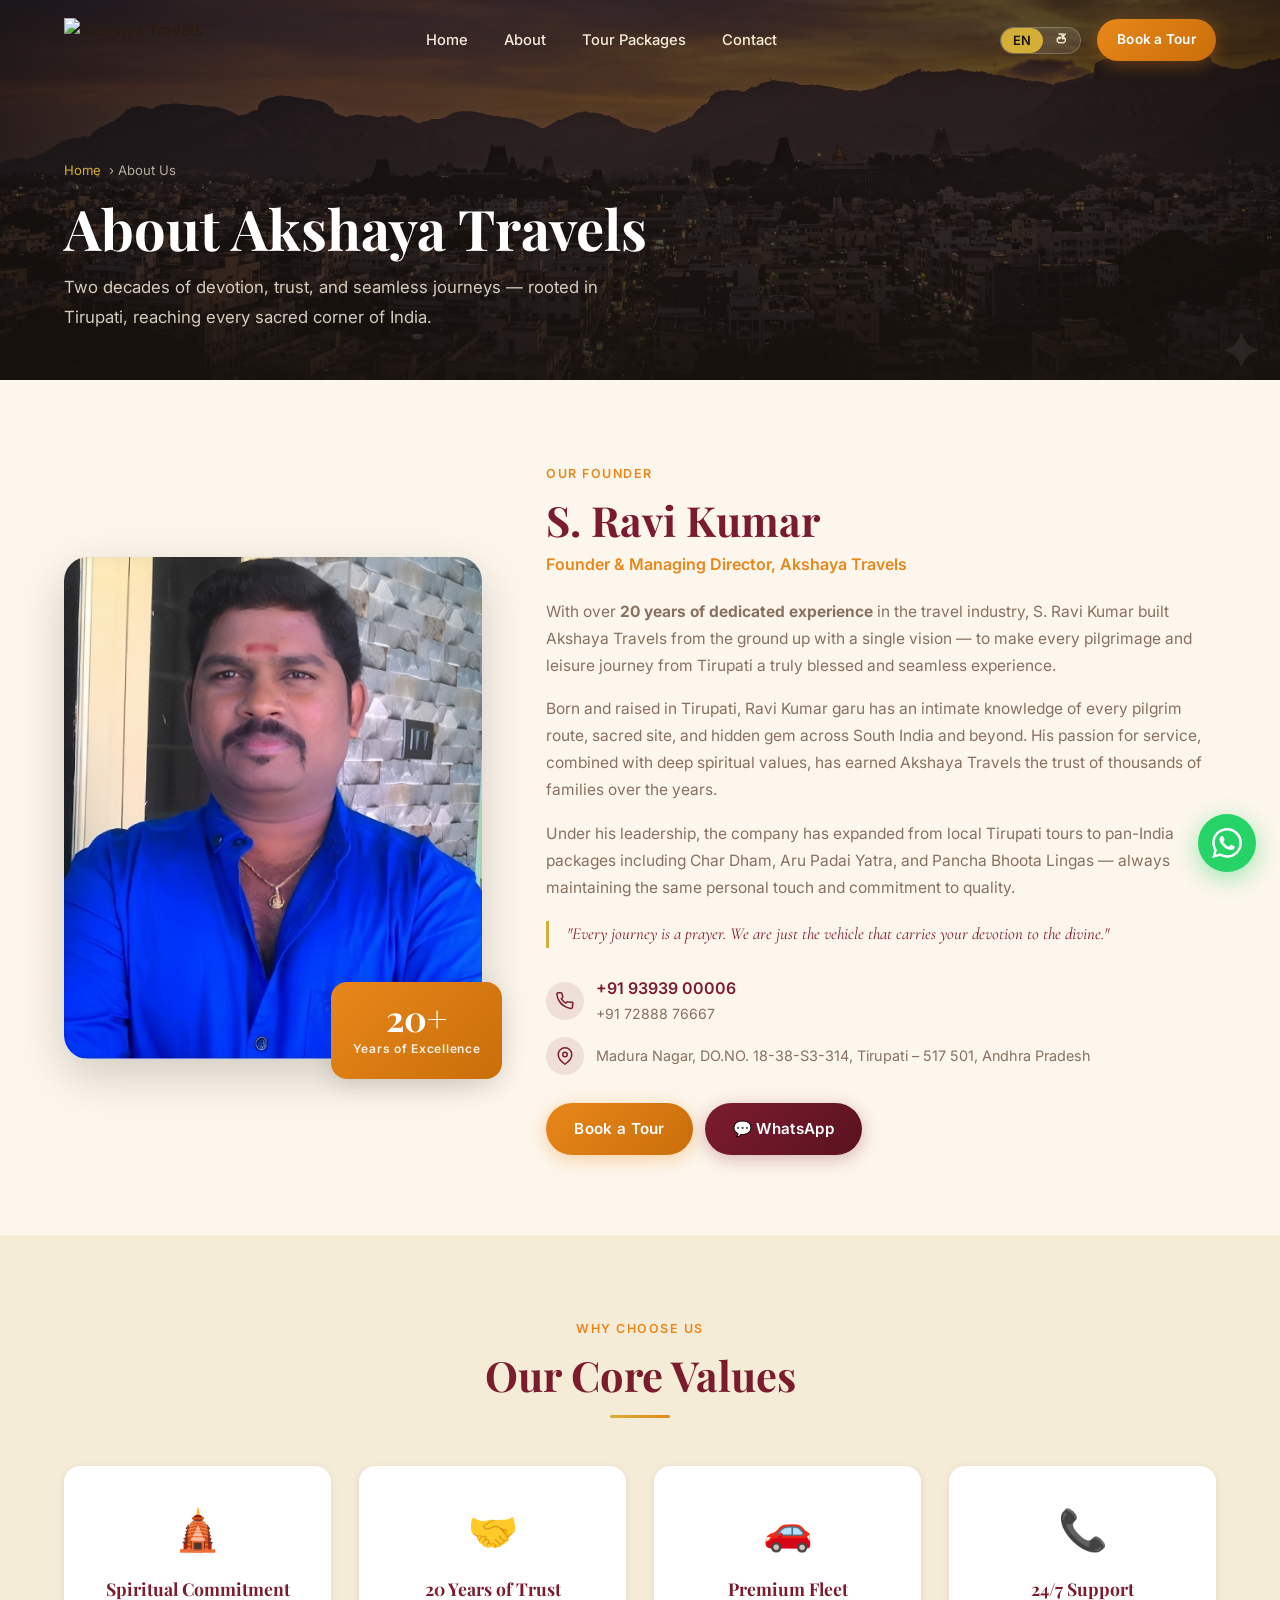
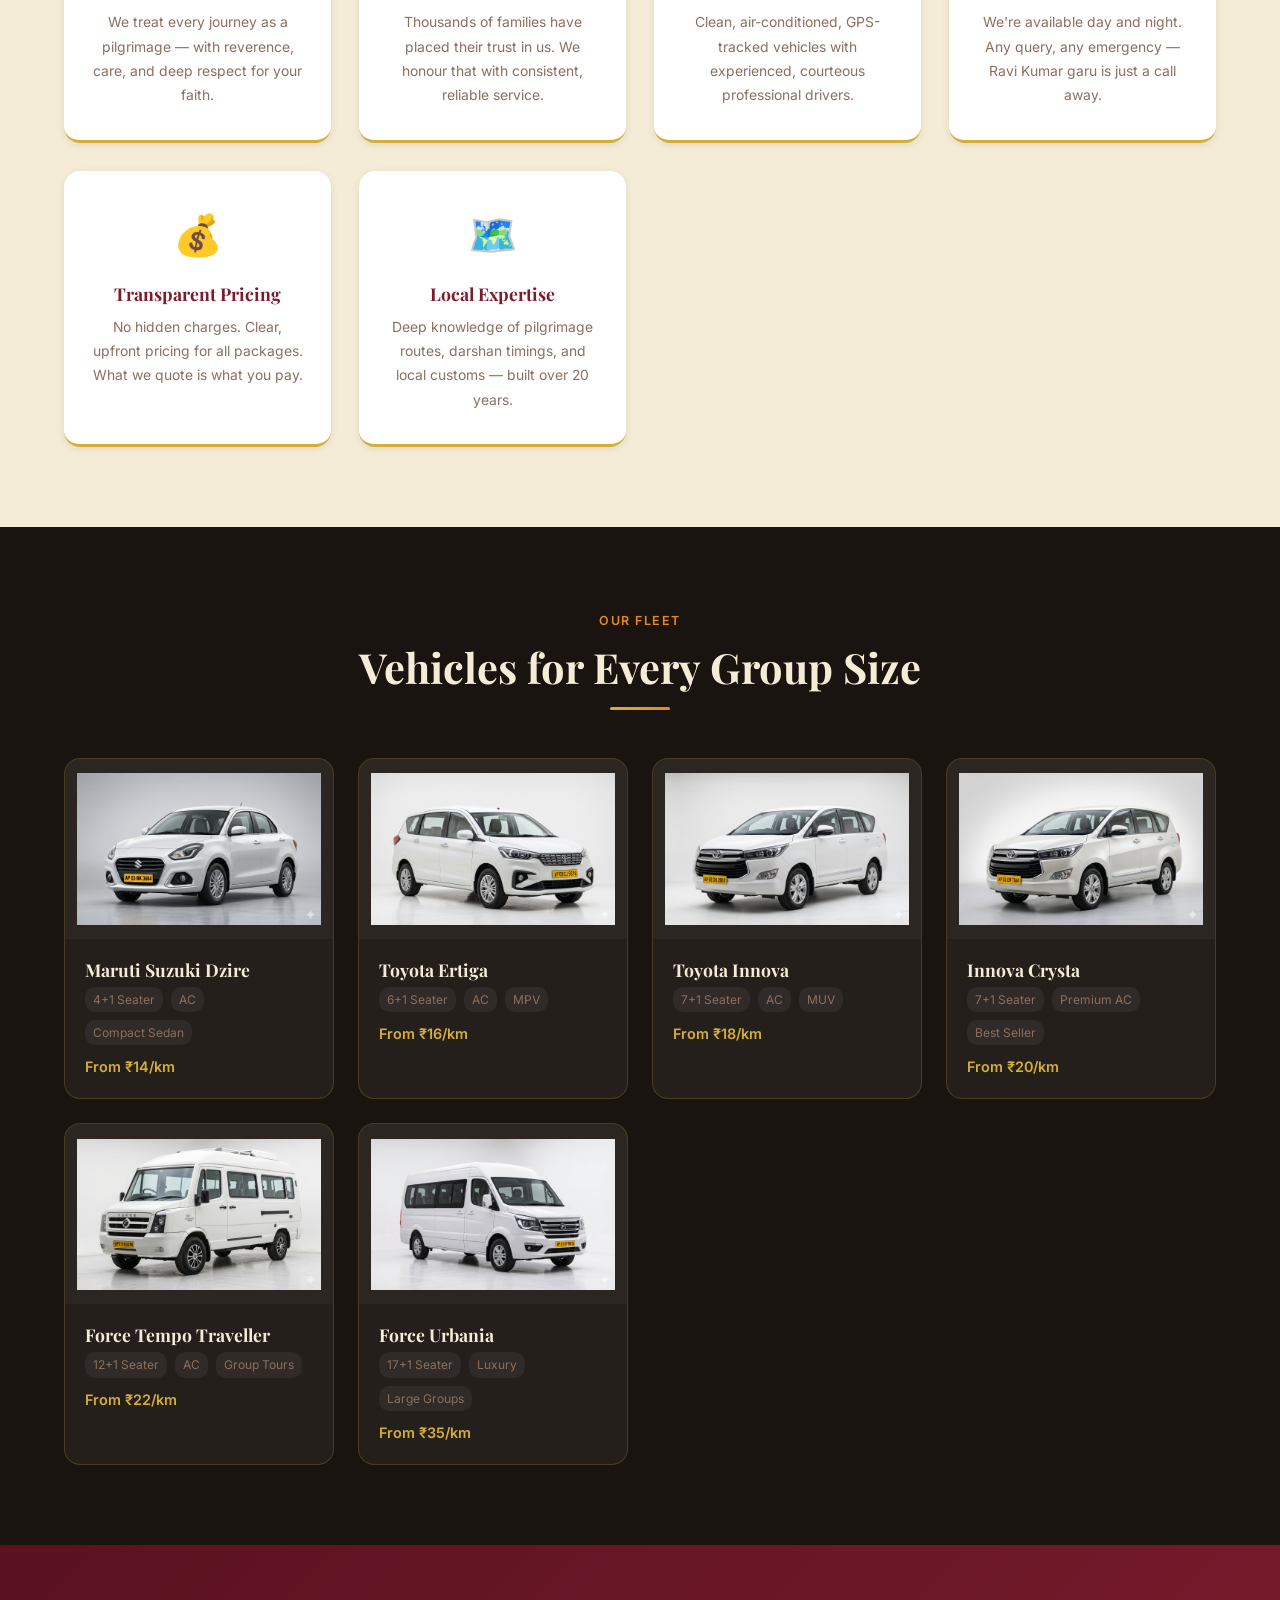
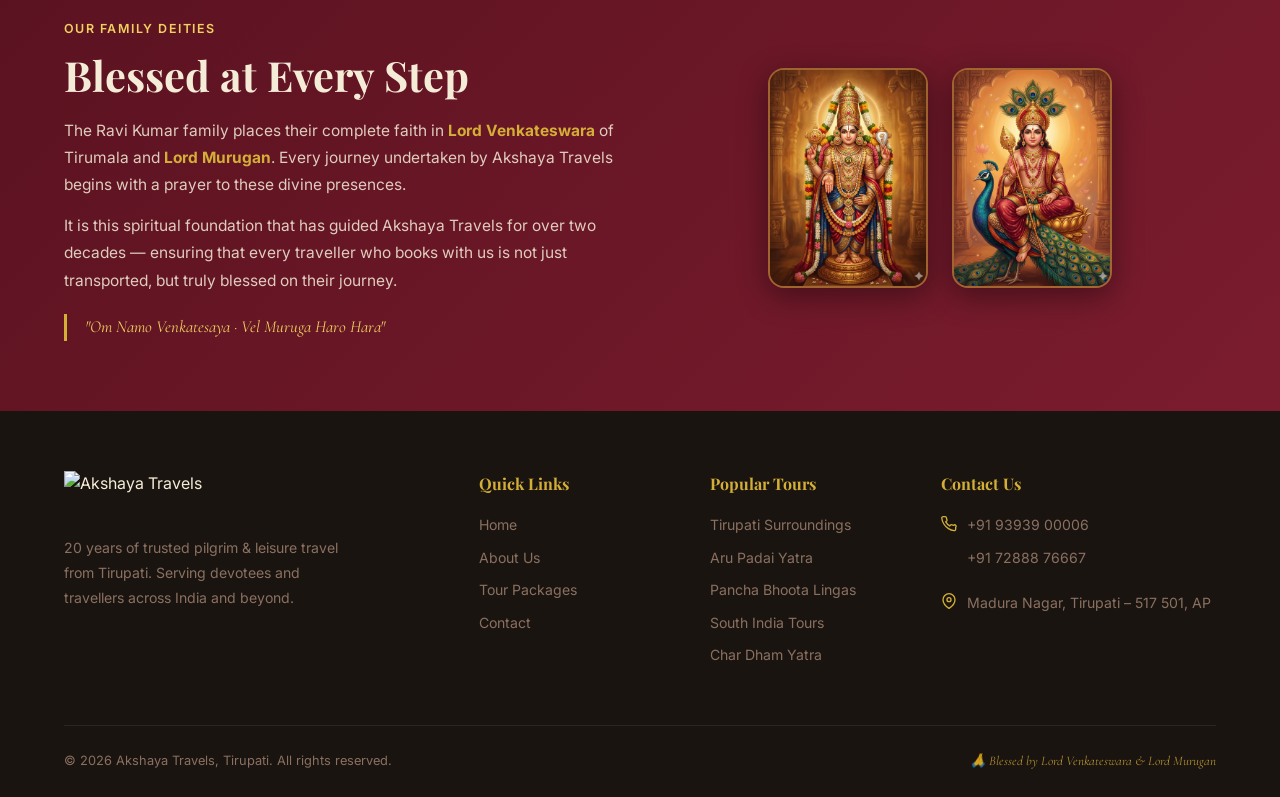
==== pages/about.html @ b92fa3f4 "Initial commit — Akshaya Travels website (Phase 1-3 complete)" ====
﻿<!DOCTYPE html>
<html lang="en">
<head>
  <meta charset="UTF-8"/>
  <meta name="viewport" content="width=device-width, initial-scale=1.0"/>
  <title>About Us – Akshaya Travels Tirupati | 20 Years of Trusted Travel</title>
  <meta name="description" content="Learn about Akshaya Travels, founded by S. Ravi Kumar with 20+ years of experience in pilgrimage and leisure travel from Tirupati, Andhra Pradesh."/>
  <link rel="icon" href="../images/brand/favicon.png"/>
  <link rel="stylesheet" href="../css/style.css"/>
  <link rel="stylesheet" href="../css/packages.css"/>
  <style>
    .about-hero-bg { background-image: url('../images/hero/about-hero-bg.jpg'); }
    .founder-section { background: var(--ivory); padding: 80px 0; }
    .founder-grid { display: grid; grid-template-columns: 1fr 1.6fr; gap: 64px; align-items: center; }
    .founder-img-wrap { position: relative; }
    .founder-img-wrap img { width: 100%; border-radius: var(--radius-lg); box-shadow: var(--shadow-lg); }
    .founder-badge {
      position: absolute; bottom: -20px; right: -20px;
      background: linear-gradient(135deg, var(--saffron), var(--saffron-dark));
      color: var(--white); border-radius: var(--radius-md);
      padding: 18px 22px; text-align: center; box-shadow: var(--shadow-md);
    }
    .founder-badge .years { font-family: var(--font-heading); font-size: 2.2rem; font-weight: 700; display: block; line-height: 1; }
    .founder-badge .label { font-size: 0.75rem; font-weight: 600; letter-spacing: 0.06em; opacity: 0.9; }
    .founder-body h2 { color: var(--maroon); margin-bottom: 6px; }
    .founder-title { color: var(--saffron); font-weight: 600; font-size: 1rem; margin-bottom: 20px; display: block; }
    .founder-body p { color: var(--muted); margin-bottom: 16px; font-size: 0.97rem; }
    .founder-contacts { display: flex; flex-direction: column; gap: 10px; margin-top: 28px; }
    .founder-contact-row { display: flex; align-items: center; gap: 12px; }
    .founder-contact-row a { color: var(--maroon); font-weight: 600; font-size: 1rem; }
    .founder-contact-row a:hover { color: var(--saffron); }
    .contact-icon { width: 38px; height: 38px; background: rgba(123,28,46,0.1); border-radius: 50%; display: flex; align-items: center; justify-content: center; flex-shrink: 0; }
    .values-section { background: var(--cream); padding: 80px 0; }
    .values-grid { display: grid; grid-template-columns: repeat(auto-fit, minmax(220px, 1fr)); gap: 28px; }
    .value-card { background: var(--white); border-radius: var(--radius-md); padding: 32px 24px; text-align: center; box-shadow: var(--shadow-sm); border-bottom: 3px solid var(--gold); transition: var(--transition); }
    .value-card:hover { transform: translateY(-5px); box-shadow: var(--shadow-md); }
    .value-icon { font-size: 2.5rem; margin-bottom: 16px; display: block; }
    .value-card h4 { color: var(--maroon); margin-bottom: 10px; }
    .value-card p { color: var(--muted); font-size: 0.87rem; }
    .fleet-about { background: var(--charcoal); padding: 80px 0; }
    .fleet-about-grid { display: grid; grid-template-columns: repeat(auto-fit, minmax(260px, 1fr)); gap: 24px; }
    .fleet-about-card { background: rgba(255,255,255,0.05); border: 1px solid rgba(212,175,55,0.2); border-radius: var(--radius-md); overflow: hidden; transition: var(--transition); }
    .fleet-about-card:hover { border-color: var(--gold); transform: translateY(-4px); }
    .fleet-about-card img { width: 100%; height: 180px; object-fit: contain; background: rgba(255,255,255,0.03); padding: 12px; }
    .fleet-about-body { padding: 20px; }
    .fleet-about-body h4 { color: var(--cream); margin-bottom: 6px; }
    .fleet-spec { display: flex; gap: 8px; flex-wrap: wrap; }
    .fleet-spec span { font-size: 0.75rem; color: var(--muted); background: rgba(255,255,255,0.05); padding: 3px 8px; border-radius: 10px; }
    .fleet-price { color: var(--gold); font-weight: 600; font-size: 0.9rem; margin-top: 10px; display: block; }
    .divine-about { background: linear-gradient(135deg, var(--maroon-dark), var(--maroon)); padding: 70px 0; }
    .divine-about-grid { display: grid; grid-template-columns: 1fr 1fr; gap: 48px; align-items: center; }
    .divine-about-text h2 { color: var(--cream); margin-bottom: 16px; }
    .divine-about-text p { color: rgba(245,236,215,0.85); margin-bottom: 14px; font-size: 0.97rem; }
    .divine-about-imgs { display: flex; gap: 24px; justify-content: center; }
    .divine-about-imgs img { width: 160px; height: 220px; object-fit: cover; border-radius: var(--radius-md); border: 2px solid rgba(212,175,55,0.5); box-shadow: 0 8px 30px rgba(0,0,0,0.4); }
    @media(max-width:900px) {
      .founder-grid { grid-template-columns: 1fr; }
      .founder-img-wrap { max-width: 380px; margin: 0 auto; }
      .founder-badge { bottom: -10px; right: -10px; }
      .divine-about-grid { grid-template-columns: 1fr; }
    }
    @media(max-width:600px) { .divine-about-imgs img { width: 130px; height: 180px; } }
  </style>
</head>
<body>
<!-- NAVBAR -->
<nav class="navbar scrolled" id="navbar">
  <div class="container">
    <a href="../index.html" class="nav-logo"><img src="../images/brand/logo-akshaya-travels-white.png" alt="Akshaya Travels"/></a>
    <ul class="nav-links">
      <li><a href="../index.html">Home</a></li>
      <li><a href="about.html" class="active">About</a></li>
      <li><a href="packages.html">Tour Packages</a></li>
      <li><a href="contact.html">Contact</a></li>
    </ul>
    <div style="display:flex;align-items:center;gap:16px;">
      <div class="lang-toggle"><button class="lang-btn active" data-lang="en">EN</button><button class="lang-btn" data-lang="te">తె</button></div>
      <a href="contact.html" class="btn btn-primary" style="padding:10px 20px;font-size:0.85rem;">Book a Tour</a>
    </div>
    <button class="hamburger" id="hamburger" aria-label="Open menu"><span></span><span></span><span></span></button>
  </div>
</nav>
<div class="mobile-nav" id="mobileNav">
  <a href="../index.html">Home</a><a href="about.html">About</a><a href="packages.html">Tour Packages</a><a href="contact.html">Contact</a>
  <div class="lang-toggle" style="margin-top:20px;"><button class="lang-btn active" data-lang="en">EN</button><button class="lang-btn" data-lang="te">తె</button></div>
  <a href="contact.html" class="btn btn-primary" style="margin-top:24px;justify-content:center;">Book a Tour</a>
</div>
<div class="nav-overlay" id="navOverlay"></div>
<!-- PAGE HERO -->
<section class="page-hero">
  <div class="page-hero-bg about-hero-bg"></div>
  <div class="page-hero-overlay"></div>
  <div class="container">
    <div class="page-hero-content">
      <div class="breadcrumb"><a href="../index.html">Home</a> › About Us</div>
      <h1>About Akshaya Travels</h1>
      <p>Two decades of devotion, trust, and seamless journeys — rooted in Tirupati, reaching every sacred corner of India.</p>
    </div>
  </div>
</section>
<!-- FOUNDER SECTION -->
<section class="founder-section">
  <div class="container">
    <div class="founder-grid">
      <div class="founder-img-wrap fade-up">
        <img src="../images/about/founder-ravi-kumar.jpg" alt="S. Ravi Kumar — Founder, Akshaya Travels"/>
        <div class="founder-badge"><span class="years">20+</span><span class="label">Years of Excellence</span></div>
      </div>
      <div class="founder-body fade-up">
        <span class="section-tag">Our Founder</span>
        <h2>S. Ravi Kumar</h2>
        <span class="founder-title">Founder &amp; Managing Director, Akshaya Travels</span>
        <p>With over <strong>20 years of dedicated experience</strong> in the travel industry, S. Ravi Kumar built Akshaya Travels from the ground up with a single vision — to make every pilgrimage and leisure journey from Tirupati a truly blessed and seamless experience.</p>
        <p>Born and raised in Tirupati, Ravi Kumar garu has an intimate knowledge of every pilgrim route, sacred site, and hidden gem across South India and beyond. His passion for service, combined with deep spiritual values, has earned Akshaya Travels the trust of thousands of families over the years.</p>
        <p>Under his leadership, the company has expanded from local Tirupati tours to pan-India packages including Char Dham, Aru Padai Yatra, and Pancha Bhoota Lingas — always maintaining the same personal touch and commitment to quality.</p>
        <blockquote style="border-left:3px solid var(--gold);padding-left:18px;margin:20px 0;font-family:var(--font-quote);font-style:italic;color:var(--maroon);font-size:1.05rem;">"Every journey is a prayer. We are just the vehicle that carries your devotion to the divine."</blockquote>
        <div class="founder-contacts">
          <div class="founder-contact-row">
            <div class="contact-icon"><svg width="18" height="18" viewBox="0 0 24 24" fill="none" stroke="#7B1C2E" stroke-width="2"><path d="M22 16.92v3a2 2 0 01-2.18 2 19.79 19.79 0 01-8.63-3.07A19.5 19.5 0 014.27 12a19.79 19.79 0 01-3.07-8.67A2 2 0 013.18 1h3a2 2 0 012 1.72c.127.96.361 1.903.7 2.81a2 2 0 01-.45 2.11L7.09 8.91a16 16 0 006 6l1.27-1.27a2 2 0 012.11-.45c.907.339 1.85.573 2.81.7A2 2 0 0122 16.92z"/></svg></div>
            <div><a href="tel:+919393900006">+91 93939 00006</a><br/><a href="tel:+917288876667" style="color:var(--muted);font-size:0.88rem;font-weight:400;">+91 72888 76667</a></div>
          </div>
          <div class="founder-contact-row">
            <div class="contact-icon"><svg width="18" height="18" viewBox="0 0 24 24" fill="none" stroke="#7B1C2E" stroke-width="2"><path d="M21 10c0 7-9 13-9 13s-9-6-9-13a9 9 0 0118 0z"/><circle cx="12" cy="10" r="3"/></svg></div>
            <p style="color:var(--muted);font-size:0.9rem;margin:0;">Madura Nagar, DO.NO. 18-38-S3-314, Tirupati – 517 501, Andhra Pradesh</p>
          </div>
        </div>
        <div style="margin-top:28px;display:flex;gap:12px;flex-wrap:wrap;">
          <a href="contact.html" class="btn btn-primary">Book a Tour</a>
          <a href="https://wa.me/919393900006" class="btn btn-maroon" target="_blank">💬 WhatsApp</a>
        </div>
      </div>
    </div>
  </div>
</section>
<!-- VALUES SECTION -->
<section class="values-section">
  <div class="container">
    <div class="text-center fade-up" style="margin-bottom:48px;">
      <span class="section-tag">Why Choose Us</span>
      <h2 class="section-title">Our Core Values</h2>
      <div class="divider-gold"></div>
    </div>
    <div class="values-grid">
      <div class="value-card fade-up"><span class="value-icon">🛕</span><h4>Spiritual Commitment</h4><p>We treat every journey as a pilgrimage — with reverence, care, and deep respect for your faith.</p></div>
      <div class="value-card fade-up"><span class="value-icon">🤝</span><h4>20 Years of Trust</h4><p>Thousands of families have placed their trust in us. We honour that with consistent, reliable service.</p></div>
      <div class="value-card fade-up"><span class="value-icon">🚗</span><h4>Premium Fleet</h4><p>Clean, air-conditioned, GPS-tracked vehicles with experienced, courteous professional drivers.</p></div>
      <div class="value-card fade-up"><span class="value-icon">📞</span><h4>24/7 Support</h4><p>We're available day and night. Any query, any emergency — Ravi Kumar garu is just a call away.</p></div>
      <div class="value-card fade-up"><span class="value-icon">💰</span><h4>Transparent Pricing</h4><p>No hidden charges. Clear, upfront pricing for all packages. What we quote is what you pay.</p></div>
      <div class="value-card fade-up"><span class="value-icon">🗺️</span><h4>Local Expertise</h4><p>Deep knowledge of pilgrimage routes, darshan timings, and local customs — built over 20 years.</p></div>
    </div>
  </div>
</section>
<!-- FLEET SECTION -->
<section class="fleet-about">
  <div class="container">
    <div class="text-center fade-up" style="margin-bottom:48px;">
      <span class="section-tag" style="color:var(--saffron);">Our Fleet</span>
      <h2 style="color:var(--cream);">Vehicles for Every Group Size</h2>
      <div class="divider-gold"></div>
    </div>
    <div class="fleet-about-grid">
      <div class="fleet-about-card fade-up"><img src="../images/fleet/car-maruti-dzire.jpg" alt="Maruti Dzire"/><div class="fleet-about-body"><h4>Maruti Suzuki Dzire</h4><div class="fleet-spec"><span>4+1 Seater</span><span>AC</span><span>Compact Sedan</span></div><span class="fleet-price">From ₹14/km</span></div></div>
      <div class="fleet-about-card fade-up"><img src="../images/fleet/car-toyota-ertiga.jpg" alt="Toyota Ertiga"/><div class="fleet-about-body"><h4>Toyota Ertiga</h4><div class="fleet-spec"><span>6+1 Seater</span><span>AC</span><span>MPV</span></div><span class="fleet-price">From ₹16/km</span></div></div>
      <div class="fleet-about-card fade-up"><img src="../images/fleet/car-toyota-innova.jpg" alt="Toyota Innova"/><div class="fleet-about-body"><h4>Toyota Innova</h4><div class="fleet-spec"><span>7+1 Seater</span><span>AC</span><span>MUV</span></div><span class="fleet-price">From ₹18/km</span></div></div>
      <div class="fleet-about-card fade-up"><img src="../images/fleet/car-innova-crysta.jpg" alt="Innova Crysta"/><div class="fleet-about-body"><h4>Innova Crysta</h4><div class="fleet-spec"><span>7+1 Seater</span><span>Premium AC</span><span>Best Seller</span></div><span class="fleet-price">From ₹20/km</span></div></div>
      <div class="fleet-about-card fade-up"><img src="../images/fleet/car-tempo-traveller.jpg" alt="Tempo Traveller"/><div class="fleet-about-body"><h4>Force Tempo Traveller</h4><div class="fleet-spec"><span>12+1 Seater</span><span>AC</span><span>Group Tours</span></div><span class="fleet-price">From ₹22/km</span></div></div>
      <div class="fleet-about-card fade-up"><img src="../images/fleet/car-force-urbania.jpg" alt="Force Urbania"/><div class="fleet-about-body"><h4>Force Urbania</h4><div class="fleet-spec"><span>17+1 Seater</span><span>Luxury</span><span>Large Groups</span></div><span class="fleet-price">From ₹35/km</span></div></div>
    </div>
  </div>
</section>
<!-- DIVINE SECTION -->
<section class="divine-about">
  <div class="container">
    <div class="divine-about-grid">
      <div class="divine-about-text fade-up">
        <span class="section-tag" style="color:var(--gold-light);">Our Family Deities</span>
        <h2>Blessed at Every Step</h2>
        <p>The Ravi Kumar family places their complete faith in <strong style="color:var(--gold);">Lord Venkateswara</strong> of Tirumala and <strong style="color:var(--gold);">Lord Murugan</strong>. Every journey undertaken by Akshaya Travels begins with a prayer to these divine presences.</p>
        <p>It is this spiritual foundation that has guided Akshaya Travels for over two decades — ensuring that every traveller who books with us is not just transported, but truly blessed on their journey.</p>
        <blockquote style="border-left:3px solid var(--gold);padding-left:18px;margin-top:20px;font-family:var(--font-quote);font-style:italic;color:var(--gold-light);font-size:1.05rem;">"Om Namo Venkatesaya · Vel Muruga Haro Hara"</blockquote>
      </div>
      <div class="divine-about-imgs fade-up">
        <img src="../images/divine/lord-venkateswara.jpg" alt="Lord Venkateswara"/>
        <img src="../images/divine/lord-murugan.jpg" alt="Lord Murugan"/>
      </div>
    </div>
  </div>
</section>
<!-- FOOTER -->
<footer class="footer">
  <div class="container">
    <div class="footer-grid">
      <div class="footer-brand"><img src="../images/brand/logo-akshaya-travels-white.png" alt="Akshaya Travels"/><p>20 years of trusted pilgrim &amp; leisure travel from Tirupati. Serving devotees and travellers across India and beyond.</p></div>
      <div class="footer-col"><h5>Quick Links</h5><a href="../index.html">Home</a><a href="about.html">About Us</a><a href="packages.html">Tour Packages</a><a href="contact.html">Contact</a></div>
      <div class="footer-col"><h5>Popular Tours</h5><a href="packages.html#tirupati">Tirupati Surroundings</a><a href="packages.html#aru">Aru Padai Yatra</a><a href="packages.html#pancha">Pancha Bhoota Lingas</a><a href="packages.html#south">South India Tours</a><a href="packages.html#north">Char Dham Yatra</a></div>
      <div class="footer-col"><h5>Contact Us</h5>
        <div class="footer-contact-item"><svg width="16" height="16" viewBox="0 0 24 24" fill="none" stroke="#D4AF37" stroke-width="2"><path d="M22 16.92v3a2 2 0 01-2.18 2 19.79 19.79 0 01-8.63-3.07A19.5 19.5 0 014.27 12a19.79 19.79 0 01-3.07-8.67A2 2 0 013.18 1h3a2 2 0 012 1.72c.127.96.361 1.903.7 2.81a2 2 0 01-.45 2.11L7.09 8.91a16 16 0 006 6l1.27-1.27a2 2 0 012.11-.45c.907.339 1.85.573 2.81.7A2 2 0 0122 16.92z"/></svg><div><a href="tel:+919393900006">+91 93939 00006</a><a href="tel:+917288876667">+91 72888 76667</a></div></div>
        <div class="footer-contact-item"><svg width="16" height="16" viewBox="0 0 24 24" fill="none" stroke="#D4AF37" stroke-width="2"><path d="M21 10c0 7-9 13-9 13s-9-6-9-13a9 9 0 0118 0z"/><circle cx="12" cy="10" r="3"/></svg><p>Madura Nagar, Tirupati – 517 501, AP</p></div>
      </div>
    </div>
    <div class="footer-bottom"><p>&copy; 2026 Akshaya Travels, Tirupati. All rights reserved.</p><p class="deity-note">🙏 Blessed by Lord Venkateswara &amp; Lord Murugan</p></div>
  </div>
</footer>
<a href="https://wa.me/919393900006" class="whatsapp-float" target="_blank" aria-label="WhatsApp"><svg viewBox="0 0 24 24"><path d="M17.472 14.382c-.297-.149-1.758-.867-2.03-.967-.273-.099-.471-.148-.67.15-.197.297-.767.966-.94 1.164-.173.199-.347.223-.644.075-.297-.15-1.255-.463-2.39-1.475-.883-.788-1.48-1.761-1.653-2.059-.173-.297-.018-.458.13-.606.134-.133.298-.347.446-.52.149-.174.198-.298.298-.497.099-.198.05-.371-.025-.52-.075-.149-.669-1.612-.916-2.207-.242-.579-.487-.5-.669-.51-.173-.008-.371-.01-.57-.01-.198 0-.52.074-.792.372-.272.297-1.04 1.016-1.04 2.479 0 1.462 1.065 2.875 1.213 3.074.149.198 2.096 3.2 5.077 4.487.709.306 1.262.489 1.694.625.712.227 1.36.195 1.871.118.571-.085 1.758-.719 2.006-1.413.248-.694.248-1.289.173-1.413-.074-.124-.272-.198-.57-.347m-5.421 7.403h-.004a9.87 9.87 0 01-5.031-1.378l-.361-.214-3.741.982.998-3.648-.235-.374a9.86 9.86 0 01-1.51-5.26c.001-5.45 4.436-9.884 9.888-9.884 2.64 0 5.122 1.03 6.988 2.898a9.825 9.825 0 012.893 6.994c-.003 5.45-4.437 9.884-9.885 9.884m8.413-18.297A11.815 11.815 0 0012.05 0C5.495 0 .16 5.335.157 11.892c0 2.096.547 4.142 1.588 5.945L.057 24l6.305-1.654a11.882 11.882 0 005.683 1.448h.005c6.554 0 11.89-5.335 11.893-11.893a11.821 11.821 0 00-3.48-8.413z"/></svg></a>
<script src="../js/main.js"></script>
</body>
</html>
---- css/style.css ----
/* ============================================================
   AKSHAYA TRAVELS — Design System
   Colors: Saffron + Maroon + Temple Gold
   Fonts: Playfair Display + Inter + Noto Sans Telugu
   ============================================================ */

@import url('https://fonts.googleapis.com/css2?family=Playfair+Display:ital,wght@0,400;0,600;0,700;1,400&family=Inter:wght@300;400;500;600&family=Cormorant+Garamond:ital,wght@1,400;1,600&family=Noto+Sans+Telugu:wght@400;600&display=swap');

/* ── CSS Variables ─────────────────────────────────────────── */
:root {
  --saffron:      #E8871A;
  --saffron-dark: #C96E0A;
  --maroon:       #7B1C2E;
  --maroon-dark:  #5A1220;
  --gold:         #D4AF37;
  --gold-light:   #F0D060;
  --ivory:        #FDF6EC;
  --charcoal:     #1A1410;
  --brown:        #2C1A0E;
  --cream:        #F5ECD7;
  --muted:        #8A7060;
  --white:        #FFFFFF;

  --font-heading: 'Playfair Display', Georgia, serif;
  --font-body:    'Inter', system-ui, sans-serif;
  --font-quote:   'Cormorant Garamond', Georgia, serif;
  --font-telugu:  'Noto Sans Telugu', sans-serif;

  --shadow-sm:  0 2px 8px rgba(0,0,0,0.08);
  --shadow-md:  0 6px 24px rgba(0,0,0,0.12);
  --shadow-lg:  0 16px 48px rgba(0,0,0,0.18);
  --radius-sm:  8px;
  --radius-md:  16px;
  --radius-lg:  24px;
  --transition: 0.3s cubic-bezier(0.4,0,0.2,1);
}

/* ── Reset ─────────────────────────────────────────────────── */
*, *::before, *::after { box-sizing: border-box; margin: 0; padding: 0; }
html { scroll-behavior: smooth; font-size: 16px; }
body {
  font-family: var(--font-body);
  background: var(--ivory);
  color: var(--brown);
  overflow-x: hidden;
  line-height: 1.6;
}
img { display: block; max-width: 100%; }
a  { text-decoration: none; color: inherit; }
ul { list-style: none; }
button { cursor: pointer; border: none; background: none; font-family: inherit; }

/* ── Typography ────────────────────────────────────────────── */
h1,h2,h3,h4 { font-family: var(--font-heading); line-height: 1.25; }
h1 { font-size: clamp(2rem, 5vw, 3.5rem); }
h2 { font-size: clamp(1.6rem, 3.5vw, 2.6rem); }
h3 { font-size: clamp(1.2rem, 2.5vw, 1.8rem); }
h4 { font-size: 1.1rem; }
p  { font-size: 1rem; line-height: 1.75; }

.te { font-family: var(--font-telugu); }

/* ── Utility ───────────────────────────────────────────────── */
.container       { width: 90%; max-width: 1200px; margin: 0 auto; }
.section-pad     { padding: 80px 0; }
.section-pad-sm  { padding: 50px 0; }
.text-center     { text-align: center; }
.hidden          { display: none !important; }

.section-tag {
  display: inline-block;
  font-size: 0.78rem;
  font-weight: 600;
  letter-spacing: 0.12em;
  text-transform: uppercase;
  color: var(--saffron);
  margin-bottom: 10px;
}
.section-title {
  color: var(--maroon);
  margin-bottom: 14px;
}
.section-subtitle {
  color: var(--muted);
  font-size: 1.05rem;
  max-width: 600px;
  margin: 0 auto 48px;
}

/* Gold divider */
.divider-gold {
  width: 60px; height: 3px;
  background: linear-gradient(90deg, var(--gold), var(--saffron));
  border-radius: 2px;
  margin: 14px auto 0;
}

/* ── Buttons ───────────────────────────────────────────────── */
.btn {
  display: inline-flex;
  align-items: center;
  gap: 8px;
  padding: 14px 28px;
  border-radius: 50px;
  font-size: 0.95rem;
  font-weight: 600;
  transition: var(--transition);
  letter-spacing: 0.02em;
}
.btn-primary {
  background: linear-gradient(135deg, var(--saffron), var(--saffron-dark));
  color: var(--white);
  box-shadow: 0 4px 18px rgba(232,135,26,0.35);
}
.btn-primary:hover {
  transform: translateY(-2px);
  box-shadow: 0 8px 26px rgba(232,135,26,0.45);
}
.btn-outline {
  border: 2px solid var(--white);
  color: var(--white);
  background: transparent;
}
.btn-outline:hover {
  background: var(--white);
  color: var(--maroon);
}
.btn-maroon {
  background: linear-gradient(135deg, var(--maroon), var(--maroon-dark));
  color: var(--white);
  box-shadow: 0 4px 18px rgba(123,28,46,0.3);
}
.btn-maroon:hover { transform: translateY(-2px); }

/* ── Navbar ────────────────────────────────────────────────── */
.navbar {
  position: fixed;
  top: 0; left: 0; right: 0;
  z-index: 1000;
  transition: background var(--transition), box-shadow var(--transition);
  padding: 18px 0;
}
.navbar.scrolled {
  background: rgba(26,20,16,0.97);
  box-shadow: 0 2px 20px rgba(0,0,0,0.3);
  padding: 12px 0;
  backdrop-filter: blur(10px);
}
.navbar .container {
  display: flex;
  align-items: center;
  justify-content: space-between;
}
.nav-logo { display: flex; align-items: center; gap: 12px; }
.nav-logo img { height: 44px; width: auto; }
.nav-logo-text { display: flex; flex-direction: column; }
.nav-logo-text span:first-child {
  font-family: var(--font-heading);
  font-size: 1.25rem;
  font-weight: 700;
  color: var(--gold);
  line-height: 1;
}
.nav-logo-text span:last-child {
  font-size: 0.68rem;
  color: var(--cream);
  letter-spacing: 0.08em;
  opacity: 0.8;
}
.nav-links {
  display: flex;
  align-items: center;
  gap: 36px;
}
.nav-links a {
  color: var(--cream);
  font-size: 0.92rem;
  font-weight: 500;
  position: relative;
  transition: color var(--transition);
}
.nav-links a::after {
  content: '';
  position: absolute;
  bottom: -4px; left: 0;
  width: 0; height: 2px;
  background: var(--gold);
  transition: width var(--transition);
}
.nav-links a:hover, .nav-links a.active { color: var(--gold); }
.nav-links a:hover::after, .nav-links a.active::after { width: 100%; }

.lang-toggle {
  display: flex;
  align-items: center;
  background: rgba(255,255,255,0.1);
  border-radius: 20px;
  overflow: hidden;
  border: 1px solid rgba(255,255,255,0.2);
}
.lang-toggle button {
  padding: 5px 12px;
  font-size: 0.8rem;
  font-weight: 600;
  color: var(--cream);
  transition: var(--transition);
}
.lang-toggle button.active {
  background: var(--gold);
  color: var(--charcoal);
  border-radius: 20px;
}

/* Hamburger */
.hamburger {
  display: none;
  flex-direction: column;
  gap: 5px;
  padding: 6px;
  cursor: pointer;
}
.hamburger span {
  display: block;
  width: 24px; height: 2px;
  background: var(--cream);
  border-radius: 2px;
  transition: var(--transition);
}
.hamburger.open span:nth-child(1) { transform: translateY(7px) rotate(45deg); }
.hamburger.open span:nth-child(2) { opacity: 0; }
.hamburger.open span:nth-child(3) { transform: translateY(-7px) rotate(-45deg); }

/* Mobile Drawer */
.mobile-nav {
  position: fixed;
  top: 0; right: -100%;
  width: min(320px, 85vw);
  height: 100vh;
  background: var(--charcoal);
  z-index: 999;
  padding: 80px 32px 32px;
  transition: right 0.4s cubic-bezier(0.4,0,0.2,1);
  display: flex;
  flex-direction: column;
  gap: 8px;
  box-shadow: -8px 0 40px rgba(0,0,0,0.4);
}
.mobile-nav.open { right: 0; }
.mobile-nav a {
  color: var(--cream);
  font-size: 1.1rem;
  font-weight: 500;
  padding: 14px 0;
  border-bottom: 1px solid rgba(255,255,255,0.08);
  transition: color var(--transition);
}
.mobile-nav a:hover { color: var(--gold); }
.mobile-nav .lang-toggle { margin-top: 16px; align-self: flex-start; }
.nav-overlay {
  position: fixed;
  inset: 0;
  background: rgba(0,0,0,0.6);
  z-index: 998;
  opacity: 0;
  pointer-events: none;
  transition: opacity var(--transition);
}
.nav-overlay.open { opacity: 1; pointer-events: all; }

/* ── Hero ──────────────────────────────────────────────────── */
.hero {
  min-height: 100vh;
  position: relative;
  display: flex;
  align-items: center;
  overflow: hidden;
}
.hero-bg {
  position: absolute;
  inset: 0;
  background-image: url('../images/hero/hero-tirumala-hills.jpg');
  background-size: cover;
  background-position: center;
  transform: scale(1.05);
  animation: heroZoom 12s ease-out forwards;
}
@keyframes heroZoom { to { transform: scale(1); } }
.hero-overlay {
  position: absolute;
  inset: 0;
  background: linear-gradient(
    135deg,
    rgba(26,20,16,0.82) 0%,
    rgba(123,28,46,0.55) 60%,
    rgba(26,20,16,0.4) 100%
  );
}
.hero-content {
  position: relative;
  z-index: 2;
  color: var(--white);
  max-width: 720px;
  animation: fadeUp 1s 0.3s both;
}
.hero-tag {
  display: inline-flex;
  align-items: center;
  gap: 8px;
  background: rgba(212,175,55,0.2);
  border: 1px solid rgba(212,175,55,0.4);
  color: var(--gold-light);
  font-size: 0.8rem;
  font-weight: 600;
  letter-spacing: 0.1em;
  text-transform: uppercase;
  padding: 6px 16px;
  border-radius: 50px;
  margin-bottom: 24px;
}
.hero-title {
  color: var(--white);
  margin-bottom: 20px;
  text-shadow: 0 2px 20px rgba(0,0,0,0.4);
}
.hero-title .highlight { color: var(--gold); }
.hero-subtitle {
  font-size: 1.1rem;
  color: rgba(245,236,215,0.88);
  margin-bottom: 40px;
  max-width: 560px;
}
.hero-ctas { display: flex; gap: 16px; flex-wrap: wrap; }
.hero-scroll {
  position: absolute;
  bottom: 36px; left: 50%;
  transform: translateX(-50%);
  z-index: 2;
  display: flex;
  flex-direction: column;
  align-items: center;
  gap: 8px;
  color: rgba(255,255,255,0.6);
  font-size: 0.75rem;
  letter-spacing: 0.08em;
  animation: bounce 2s infinite;
}
.hero-scroll .arrow {
  width: 20px; height: 20px;
  border-right: 2px solid rgba(255,255,255,0.5);
  border-bottom: 2px solid rgba(255,255,255,0.5);
  transform: rotate(45deg);
}
@keyframes bounce {
  0%,100% { transform: translateX(-50%) translateY(0); }
  50%      { transform: translateX(-50%) translateY(8px); }
}

/* ── Stats Bar ─────────────────────────────────────────────── */
.stats-bar {
  background: linear-gradient(135deg, var(--maroon), var(--maroon-dark));
  padding: 40px 0;
}
.stats-grid {
  display: grid;
  grid-template-columns: repeat(4, 1fr);
  gap: 0;
}
.stat-item {
  text-align: center;
  padding: 10px 20px;
  border-right: 1px solid rgba(255,255,255,0.15);
}
.stat-item:last-child { border-right: none; }
.stat-number {
  font-family: var(--font-heading);
  font-size: clamp(1.8rem, 4vw, 2.8rem);
  font-weight: 700;
  color: var(--gold);
  display: block;
}
.stat-label {
  font-size: 0.82rem;
  color: rgba(245,236,215,0.8);
  letter-spacing: 0.05em;
  margin-top: 4px;
}

/* ── Featured Packages ─────────────────────────────────────── */
.featured-packages { background: var(--ivory); }
.packages-grid {
  display: grid;
  grid-template-columns: repeat(auto-fit, minmax(280px, 1fr));
  gap: 28px;
}
.pkg-card {
  background: var(--white);
  border-radius: var(--radius-md);
  overflow: hidden;
  box-shadow: var(--shadow-sm);
  transition: transform var(--transition), box-shadow var(--transition);
  border: 1px solid rgba(212,175,55,0.15);
}
.pkg-card:hover {
  transform: translateY(-6px);
  box-shadow: var(--shadow-lg);
}
.pkg-card-img {
  position: relative;
  height: 200px;
  overflow: hidden;
}
.pkg-card-img img {
  width: 100%; height: 100%;
  object-fit: cover;
  transition: transform 0.6s ease;
}
.pkg-card:hover .pkg-card-img img { transform: scale(1.08); }
.pkg-badge {
  position: absolute;
  top: 14px; left: 14px;
  background: var(--saffron);
  color: var(--white);
  font-size: 0.72rem;
  font-weight: 600;
  padding: 4px 10px;
  border-radius: 20px;
  letter-spacing: 0.04em;
}
.pkg-card-body { padding: 22px; }
.pkg-card-body h3 {
  font-size: 1.15rem;
  color: var(--maroon);
  margin-bottom: 8px;
}
.pkg-card-body p {
  font-size: 0.88rem;
  color: var(--muted);
  margin-bottom: 16px;
  line-height: 1.6;
}
.pkg-meta {
  display: flex;
  justify-content: space-between;
  align-items: center;
}
.pkg-price {
  font-family: var(--font-heading);
  font-size: 1.2rem;
  font-weight: 700;
  color: var(--saffron);
}
.pkg-price span { font-size: 0.72rem; color: var(--muted); font-family: var(--font-body); font-weight: 400; }
.pkg-duration {
  font-size: 0.8rem;
  color: var(--muted);
  display: flex;
  align-items: center;
  gap: 4px;
}

/* ── Fleet Strip ───────────────────────────────────────────── */
.fleet-strip { background: var(--charcoal); padding: 60px 0; overflow: hidden; }
.fleet-strip-title {
  color: var(--cream);
  text-align: center;
  margin-bottom: 8px;
}
.fleet-strip-sub {
  text-align: center;
  color: var(--muted);
  margin-bottom: 40px;
  font-size: 0.95rem;
}
.fleet-scroll-wrap { overflow-x: auto; padding-bottom: 10px; scrollbar-width: none; }
.fleet-scroll-wrap::-webkit-scrollbar { display: none; }
.fleet-scroll {
  display: flex;
  gap: 24px;
  width: max-content;
  padding: 0 20px;
}
.fleet-car-card {
  background: rgba(255,255,255,0.05);
  border: 1px solid rgba(212,175,55,0.2);
  border-radius: var(--radius-md);
  padding: 20px;
  text-align: center;
  width: 240px;
  flex-shrink: 0;
  transition: var(--transition);
}
.fleet-car-card:hover {
  background: rgba(212,175,55,0.08);
  border-color: var(--gold);
  transform: translateY(-4px);
}
.fleet-car-card img { width: 100%; height: 140px; object-fit: contain; margin-bottom: 14px; }
.fleet-car-card h4 { color: var(--cream); font-size: 0.95rem; margin-bottom: 4px; }
.fleet-car-card p  { color: var(--muted); font-size: 0.8rem; }
.fleet-car-card .price-tag {
  display: inline-block;
  margin-top: 10px;
  background: linear-gradient(135deg, var(--saffron), var(--saffron-dark));
  color: var(--white);
  font-size: 0.78rem;
  font-weight: 600;
  padding: 4px 12px;
  border-radius: 20px;
}

/* ── Divine Blessings ──────────────────────────────────────── */
.divine-section {
  background: linear-gradient(135deg, var(--maroon-dark) 0%, var(--maroon) 50%, #5A1A2E 100%);
  padding: 70px 0;
  text-align: center;
  position: relative;
  overflow: hidden;
}
.divine-section::before {
  content: '';
  position: absolute;
  inset: 0;
  background: url('../images/textures/bg-lotus-pattern.png') center/300px repeat;
  opacity: 0.05;
}
.divine-section .section-tag { color: var(--gold-light); }
.divine-section h2 { color: var(--cream); margin-bottom: 8px; }
.divine-quote {
  font-family: var(--font-quote);
  font-style: italic;
  font-size: 1.15rem;
  color: var(--gold-light);
  margin: 16px auto 48px;
  max-width: 560px;
  opacity: 0.9;
}
.divine-images {
  display: flex;
  justify-content: center;
  align-items: flex-end;
  gap: 40px;
  flex-wrap: wrap;
}
.divine-img-wrap {
  text-align: center;
  transition: transform var(--transition);
}
.divine-img-wrap:hover { transform: translateY(-6px); }
.divine-img-wrap img {
  width: 200px;
  height: 270px;
  object-fit: cover;
  border-radius: var(--radius-md);
  border: 3px solid rgba(212,175,55,0.5);
  box-shadow: 0 12px 40px rgba(0,0,0,0.5), 0 0 30px rgba(212,175,55,0.2);
}
.divine-img-label {
  color: var(--gold-light);
  font-family: var(--font-heading);
  font-size: 1rem;
  margin-top: 14px;
}

/* ── Testimonials ──────────────────────────────────────────── */
.testimonials { background: var(--cream); }
.testi-grid {
  display: grid;
  grid-template-columns: repeat(auto-fit, minmax(280px, 1fr));
  gap: 28px;
}
.testi-card {
  background: var(--white);
  border-radius: var(--radius-md);
  padding: 28px;
  box-shadow: var(--shadow-sm);
  border-left: 4px solid var(--gold);
  transition: transform var(--transition);
}
.testi-card:hover { transform: translateY(-4px); }
.testi-stars { color: var(--gold); font-size: 1rem; margin-bottom: 14px; }
.testi-text {
  font-family: var(--font-quote);
  font-style: italic;
  font-size: 1.05rem;
  color: var(--brown);
  margin-bottom: 20px;
  line-height: 1.7;
}
.testi-author { display: flex; align-items: center; gap: 12px; }
.testi-avatar {
  width: 44px; height: 44px;
  border-radius: 50%;
  background: linear-gradient(135deg, var(--saffron), var(--maroon));
  display: flex; align-items: center; justify-content: center;
  color: var(--white);
  font-family: var(--font-heading);
  font-size: 1.1rem;
  font-weight: 700;
  flex-shrink: 0;
}
.testi-name { font-weight: 600; color: var(--maroon); font-size: 0.9rem; }
.testi-place { font-size: 0.78rem; color: var(--muted); }

/* ── WhatsApp Float ────────────────────────────────────────── */
.whatsapp-float {
  position: fixed;
  bottom: 28px; right: 24px;
  z-index: 900;
  width: 58px; height: 58px;
  background: #25D366;
  border-radius: 50%;
  display: flex; align-items: center; justify-content: center;
  box-shadow: 0 6px 24px rgba(37,211,102,0.45);
  transition: transform var(--transition), box-shadow var(--transition);
  animation: waPulse 2.5s infinite;
}
.whatsapp-float:hover {
  transform: scale(1.12);
  box-shadow: 0 10px 32px rgba(37,211,102,0.6);
  animation: none;
}
.whatsapp-float svg { width: 30px; height: 30px; fill: #fff; }
@keyframes waPulse {
  0%,100% { box-shadow: 0 6px 24px rgba(37,211,102,0.45); }
  50%      { box-shadow: 0 6px 36px rgba(37,211,102,0.7), 0 0 0 10px rgba(37,211,102,0.1); }
}

/* ── Footer ────────────────────────────────────────────────── */
.footer {
  background: var(--charcoal);
  color: var(--cream);
  padding: 60px 0 24px;
}
.footer-grid {
  display: grid;
  grid-template-columns: 2fr 1fr 1fr 1.5fr;
  gap: 48px;
  padding-bottom: 48px;
  border-bottom: 1px solid rgba(255,255,255,0.08);
}
.footer-brand img { height: 48px; margin-bottom: 16px; }
.footer-brand p { font-size: 0.88rem; color: var(--muted); line-height: 1.8; max-width: 280px; }
.footer-col h5 {
  font-family: var(--font-heading);
  font-size: 1rem;
  color: var(--gold);
  margin-bottom: 18px;
}
.footer-col a, .footer-col p {
  display: block;
  font-size: 0.88rem;
  color: var(--muted);
  margin-bottom: 10px;
  transition: color var(--transition);
}
.footer-col a:hover { color: var(--cream); }
.footer-contact-item { display: flex; align-items: flex-start; gap: 10px; margin-bottom: 12px; }
.footer-contact-item svg { flex-shrink: 0; margin-top: 2px; }
.footer-bottom {
  padding-top: 24px;
  display: flex;
  justify-content: space-between;
  align-items: center;
  flex-wrap: wrap;
  gap: 12px;
}
.footer-bottom p { font-size: 0.8rem; color: var(--muted); }
.footer-bottom .deity-note {
  font-family: var(--font-quote);
  font-style: italic;
  font-size: 0.82rem;
  color: var(--gold);
  opacity: 0.8;
}

/* ── Scroll Animations ─────────────────────────────────────── */
@keyframes fadeUp {
  from { opacity: 0; transform: translateY(30px); }
  to   { opacity: 1; transform: translateY(0); }
}
.fade-up {
  opacity: 0;
  transform: translateY(30px);
  transition: opacity 0.7s ease, transform 0.7s ease;
}
.fade-up.visible {
  opacity: 1;
  transform: translateY(0);
}

/* ── Responsive ────────────────────────────────────────────── */
@media (max-width: 1024px) {
  .footer-grid { grid-template-columns: 1fr 1fr; }
}
@media (max-width: 768px) {
  .nav-links, .lang-toggle { display: none; }
  .hamburger { display: flex; }
  .stats-grid { grid-template-columns: repeat(2, 1fr); }
  .stat-item:nth-child(2) { border-right: none; }
  .stat-item { border-bottom: 1px solid rgba(255,255,255,0.1); }
  .stat-item:nth-child(3),
  .stat-item:nth-child(4) { border-bottom: none; }
  .hero-ctas { flex-direction: column; align-items: flex-start; }
  .divine-img-wrap img { width: 150px; height: 200px; }
  .footer-grid { grid-template-columns: 1fr; gap: 32px; }
  .footer-bottom { flex-direction: column; text-align: center; }
}
@media (max-width: 480px) {
  .section-pad { padding: 56px 0; }
  .stats-grid { grid-template-columns: repeat(2, 1fr); }
  .packages-grid { grid-template-columns: 1fr; }
  .testi-grid { grid-template-columns: 1fr; }
}
---- css/packages.css ----
/* ============================================================
   AKSHAYA TRAVELS — Packages Page Styles
   ============================================================ */

/* ── Page Hero (inner pages) ───────────────────────────────── */
.page-hero {
  min-height: 380px;
  position: relative;
  display: flex;
  align-items: flex-end;
  padding-bottom: 48px;
  overflow: hidden;
}
.page-hero-bg {
  position: absolute;
  inset: 0;
  background-size: cover;
  background-position: center;
}
.page-hero-overlay {
  position: absolute;
  inset: 0;
  background: linear-gradient(to bottom, rgba(26,20,16,0.55) 0%, rgba(26,20,16,0.88) 100%);
}
.page-hero-content {
  position: relative;
  z-index: 2;
  color: var(--white);
}
.page-hero-content .breadcrumb {
  font-size: 0.82rem;
  color: rgba(245,236,215,0.7);
  margin-bottom: 12px;
  display: flex;
  align-items: center;
  gap: 8px;
}
.page-hero-content .breadcrumb a { color: var(--gold); }
.page-hero-content h1 { color: var(--white); margin-bottom: 10px; }
.page-hero-content p  { color: rgba(245,236,215,0.85); font-size: 1.05rem; max-width: 540px; }

/* ── Package Tabs ──────────────────────────────────────────── */
.pkg-tabs-section { background: var(--ivory); }

.tabs-sticky {
  background: var(--white);
  box-shadow: var(--shadow-sm);
  position: sticky;
  top: 70px;
  z-index: 100;
  border-bottom: 2px solid rgba(212,175,55,0.2);
}
.tabs-nav {
  display: flex;
  gap: 0;
  overflow-x: auto;
  scrollbar-width: none;
}
.tabs-nav::-webkit-scrollbar { display: none; }
.tab-btn {
  flex-shrink: 0;
  padding: 18px 24px;
  font-size: 0.88rem;
  font-weight: 600;
  color: var(--muted);
  border-bottom: 3px solid transparent;
  transition: var(--transition);
  white-space: nowrap;
  display: flex;
  align-items: center;
  gap: 8px;
  letter-spacing: 0.02em;
}
.tab-btn:hover { color: var(--maroon); }
.tab-btn.active {
  color: var(--maroon);
  border-bottom-color: var(--saffron);
  background: rgba(232,135,26,0.04);
}
.tab-btn .tab-icon { font-size: 1.1rem; }

/* Tab panels */
.tab-panel { display: none; padding: 60px 0; }
.tab-panel.active { display: block; }

/* ── Package Detail Card ───────────────────────────────────── */
.pkg-detail-grid {
  display: grid;
  grid-template-columns: 1fr 1fr;
  gap: 32px;
  margin-bottom: 32px;
}
.pkg-detail-card {
  background: var(--white);
  border-radius: var(--radius-md);
  overflow: hidden;
  box-shadow: var(--shadow-sm);
  border: 1px solid rgba(212,175,55,0.15);
  transition: transform var(--transition), box-shadow var(--transition);
}
.pkg-detail-card:hover {
  transform: translateY(-5px);
  box-shadow: var(--shadow-lg);
}
.pkg-detail-card.featured {
  grid-column: 1 / -1;
  display: grid;
  grid-template-columns: 1.2fr 1fr;
}
.pkg-detail-img {
  height: 240px;
  overflow: hidden;
}
.pkg-detail-card.featured .pkg-detail-img { height: 100%; min-height: 300px; }
.pkg-detail-img img {
  width: 100%; height: 100%;
  object-fit: cover;
  transition: transform 0.6s ease;
}
.pkg-detail-card:hover .pkg-detail-img img { transform: scale(1.06); }
.pkg-detail-body { padding: 28px; }
.pkg-detail-body .pkg-category {
  font-size: 0.72rem;
  font-weight: 700;
  letter-spacing: 0.1em;
  text-transform: uppercase;
  color: var(--saffron);
  margin-bottom: 8px;
}
.pkg-detail-body h3 {
  color: var(--maroon);
  font-size: 1.25rem;
  margin-bottom: 12px;
}
.pkg-places {
  display: flex;
  flex-wrap: wrap;
  gap: 6px;
  margin-bottom: 16px;
}
.place-tag {
  background: rgba(123,28,46,0.08);
  color: var(--maroon);
  font-size: 0.75rem;
  font-weight: 500;
  padding: 3px 10px;
  border-radius: 20px;
  border: 1px solid rgba(123,28,46,0.15);
}
.pkg-info-row {
  display: flex;
  gap: 20px;
  flex-wrap: wrap;
  margin-bottom: 20px;
  padding: 14px;
  background: var(--ivory);
  border-radius: var(--radius-sm);
}
.pkg-info-item {
  display: flex;
  align-items: center;
  gap: 6px;
  font-size: 0.82rem;
  color: var(--muted);
}
.pkg-info-item strong { color: var(--brown); }
.pkg-price-row {
  display: flex;
  align-items: center;
  justify-content: space-between;
  flex-wrap: wrap;
  gap: 12px;
  padding-top: 16px;
  border-top: 1px solid rgba(0,0,0,0.06);
}
.pkg-price-main {
  font-family: var(--font-heading);
  font-size: 1.4rem;
  font-weight: 700;
  color: var(--saffron);
}
.pkg-price-main small {
  font-family: var(--font-body);
  font-size: 0.75rem;
  color: var(--muted);
  font-weight: 400;
}

/* ── Local Packages Table ──────────────────────────────────── */
.local-pkg-table {
  width: 100%;
  border-collapse: collapse;
  background: var(--white);
  border-radius: var(--radius-md);
  overflow: hidden;
  box-shadow: var(--shadow-sm);
  margin-bottom: 32px;
}
.local-pkg-table thead {
  background: linear-gradient(135deg, var(--maroon), var(--maroon-dark));
  color: var(--cream);
}
.local-pkg-table th {
  padding: 16px 20px;
  text-align: left;
  font-size: 0.85rem;
  font-weight: 600;
  letter-spacing: 0.04em;
}
.local-pkg-table td {
  padding: 14px 20px;
  font-size: 0.88rem;
  color: var(--brown);
  border-bottom: 1px solid rgba(0,0,0,0.05);
  vertical-align: middle;
}
.local-pkg-table tr:last-child td { border-bottom: none; }
.local-pkg-table tr:nth-child(even) td { background: rgba(253,246,236,0.6); }
.local-pkg-table .price-cell {
  font-family: var(--font-heading);
  font-weight: 700;
  color: var(--saffron);
  font-size: 1rem;
}

/* Temple list */
.temple-grid {
  display: grid;
  grid-template-columns: repeat(auto-fit, minmax(200px, 1fr));
  gap: 16px;
  margin-bottom: 32px;
}
.temple-card {
  background: var(--white);
  border-radius: var(--radius-sm);
  padding: 18px;
  border: 1px solid rgba(212,175,55,0.2);
  border-left: 4px solid var(--gold);
  transition: var(--transition);
}
.temple-card:hover {
  background: var(--ivory);
  border-left-color: var(--saffron);
  transform: translateX(4px);
}
.temple-num {
  font-family: var(--font-heading);
  font-size: 1.6rem;
  font-weight: 700;
  color: rgba(212,175,55,0.3);
  line-height: 1;
  margin-bottom: 4px;
}
.temple-name {
  font-weight: 600;
  color: var(--maroon);
  font-size: 0.92rem;
  margin-bottom: 2px;
}
.temple-loc {
  font-size: 0.78rem;
  color: var(--muted);
}
.temple-element {
  display: inline-block;
  margin-top: 6px;
  font-size: 0.7rem;
  font-weight: 600;
  padding: 2px 8px;
  border-radius: 10px;
  background: rgba(232,135,26,0.1);
  color: var(--saffron);
}

/* Section intro */
.tab-intro {
  background: linear-gradient(135deg, rgba(123,28,46,0.06), rgba(232,135,26,0.04));
  border-left: 4px solid var(--gold);
  border-radius: 0 var(--radius-sm) var(--radius-sm) 0;
  padding: 20px 24px;
  margin-bottom: 36px;
}
.tab-intro p { color: var(--brown); font-size: 0.95rem; margin: 0; }

/* CTA Banner */
.pkg-cta-banner {
  background: linear-gradient(135deg, var(--maroon), var(--maroon-dark));
  border-radius: var(--radius-md);
  padding: 48px;
  text-align: center;
  margin-top: 48px;
  position: relative;
  overflow: hidden;
}
.pkg-cta-banner::before {
  content: '';
  position: absolute;
  inset: 0;
  background: url('../images/textures/bg-lotus-pattern.png') center/250px;
  opacity: 0.05;
}
.pkg-cta-banner h3 {
  color: var(--cream);
  font-size: 1.8rem;
  margin-bottom: 12px;
  position: relative;
}
.pkg-cta-banner p {
  color: rgba(245,236,215,0.8);
  margin-bottom: 28px;
  position: relative;
}
.pkg-cta-banner .cta-buttons {
  display: flex;
  gap: 16px;
  justify-content: center;
  flex-wrap: wrap;
  position: relative;
}

/* Responsive */
@media (max-width: 900px) {
  .pkg-detail-grid { grid-template-columns: 1fr; }
  .pkg-detail-card.featured { grid-column: 1; display: block; }
  .pkg-detail-card.featured .pkg-detail-img { height: 240px; }
}
@media (max-width: 600px) {
  .tab-btn { padding: 14px 16px; font-size: 0.8rem; }
  .pkg-detail-body { padding: 20px; }
  .pkg-cta-banner { padding: 32px 20px; }
  .temple-grid { grid-template-columns: 1fr 1fr; }
  .tabs-sticky { top: 60px; }
}
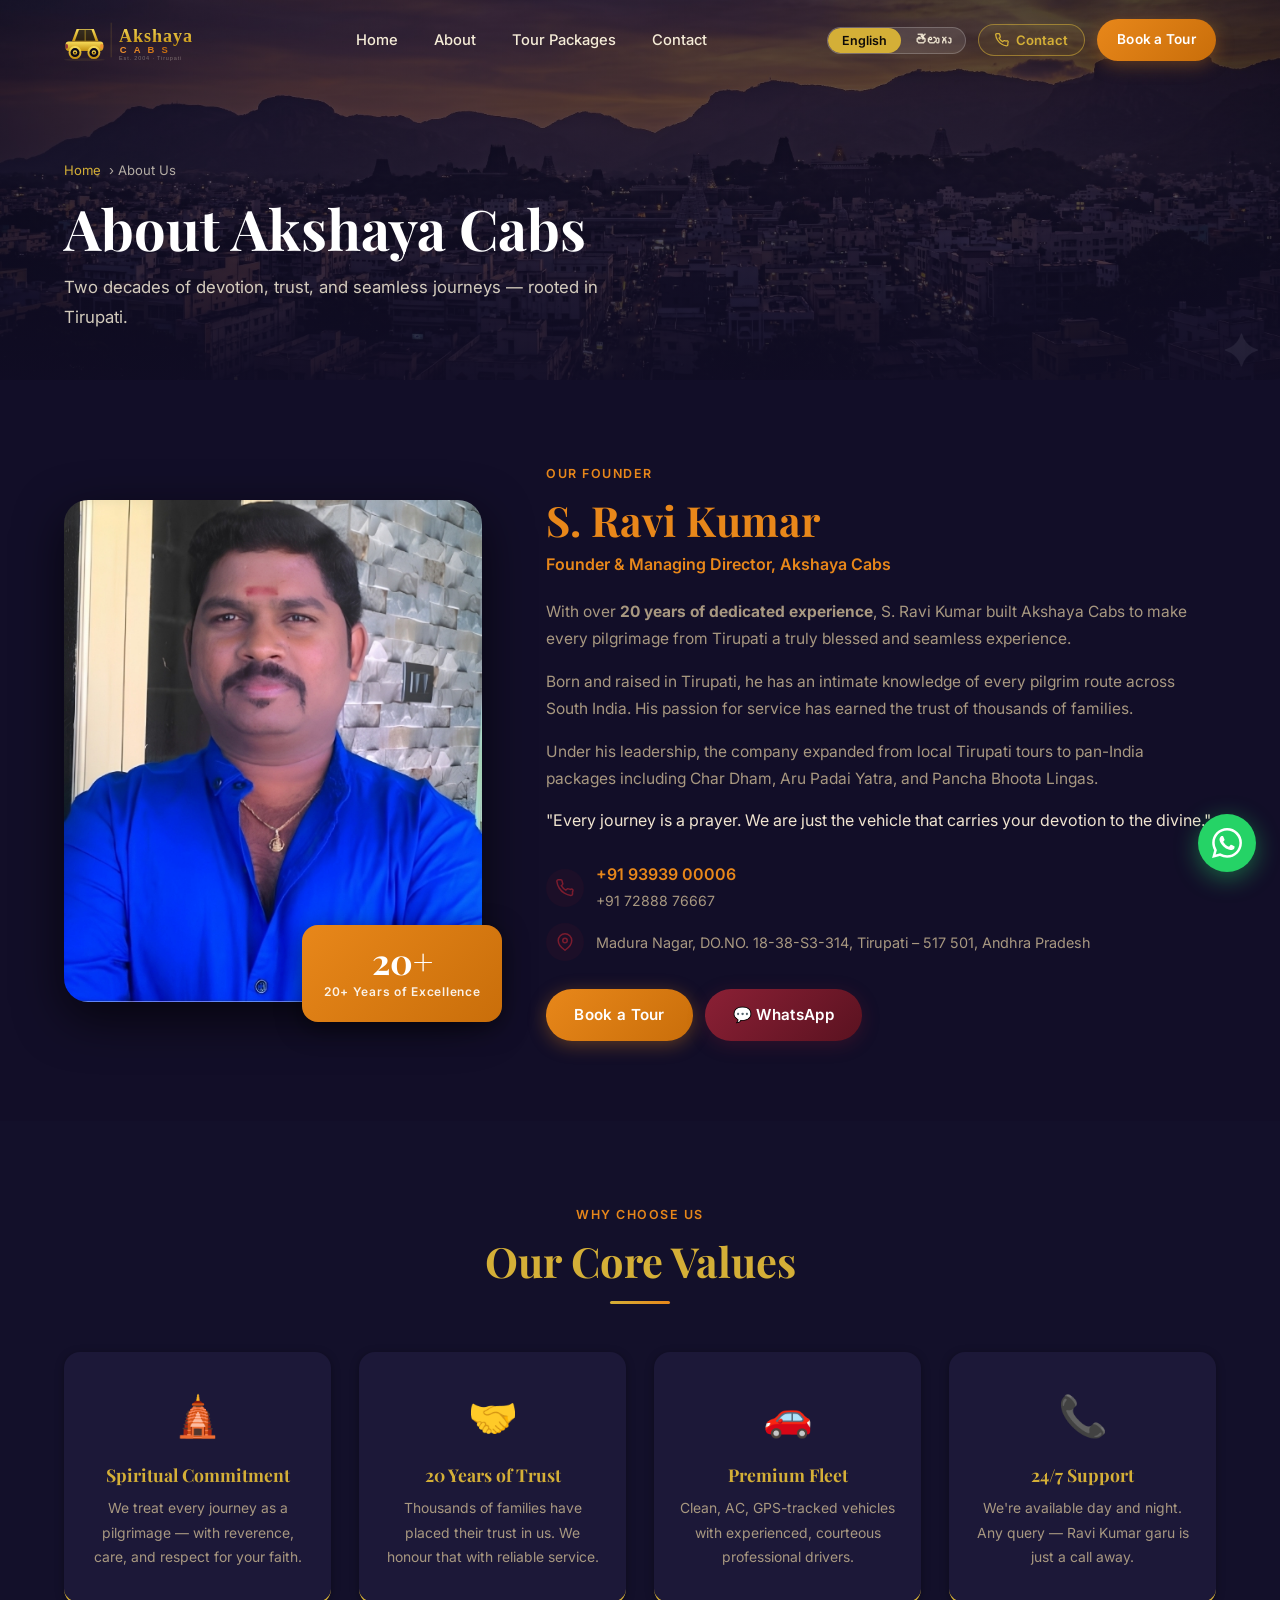
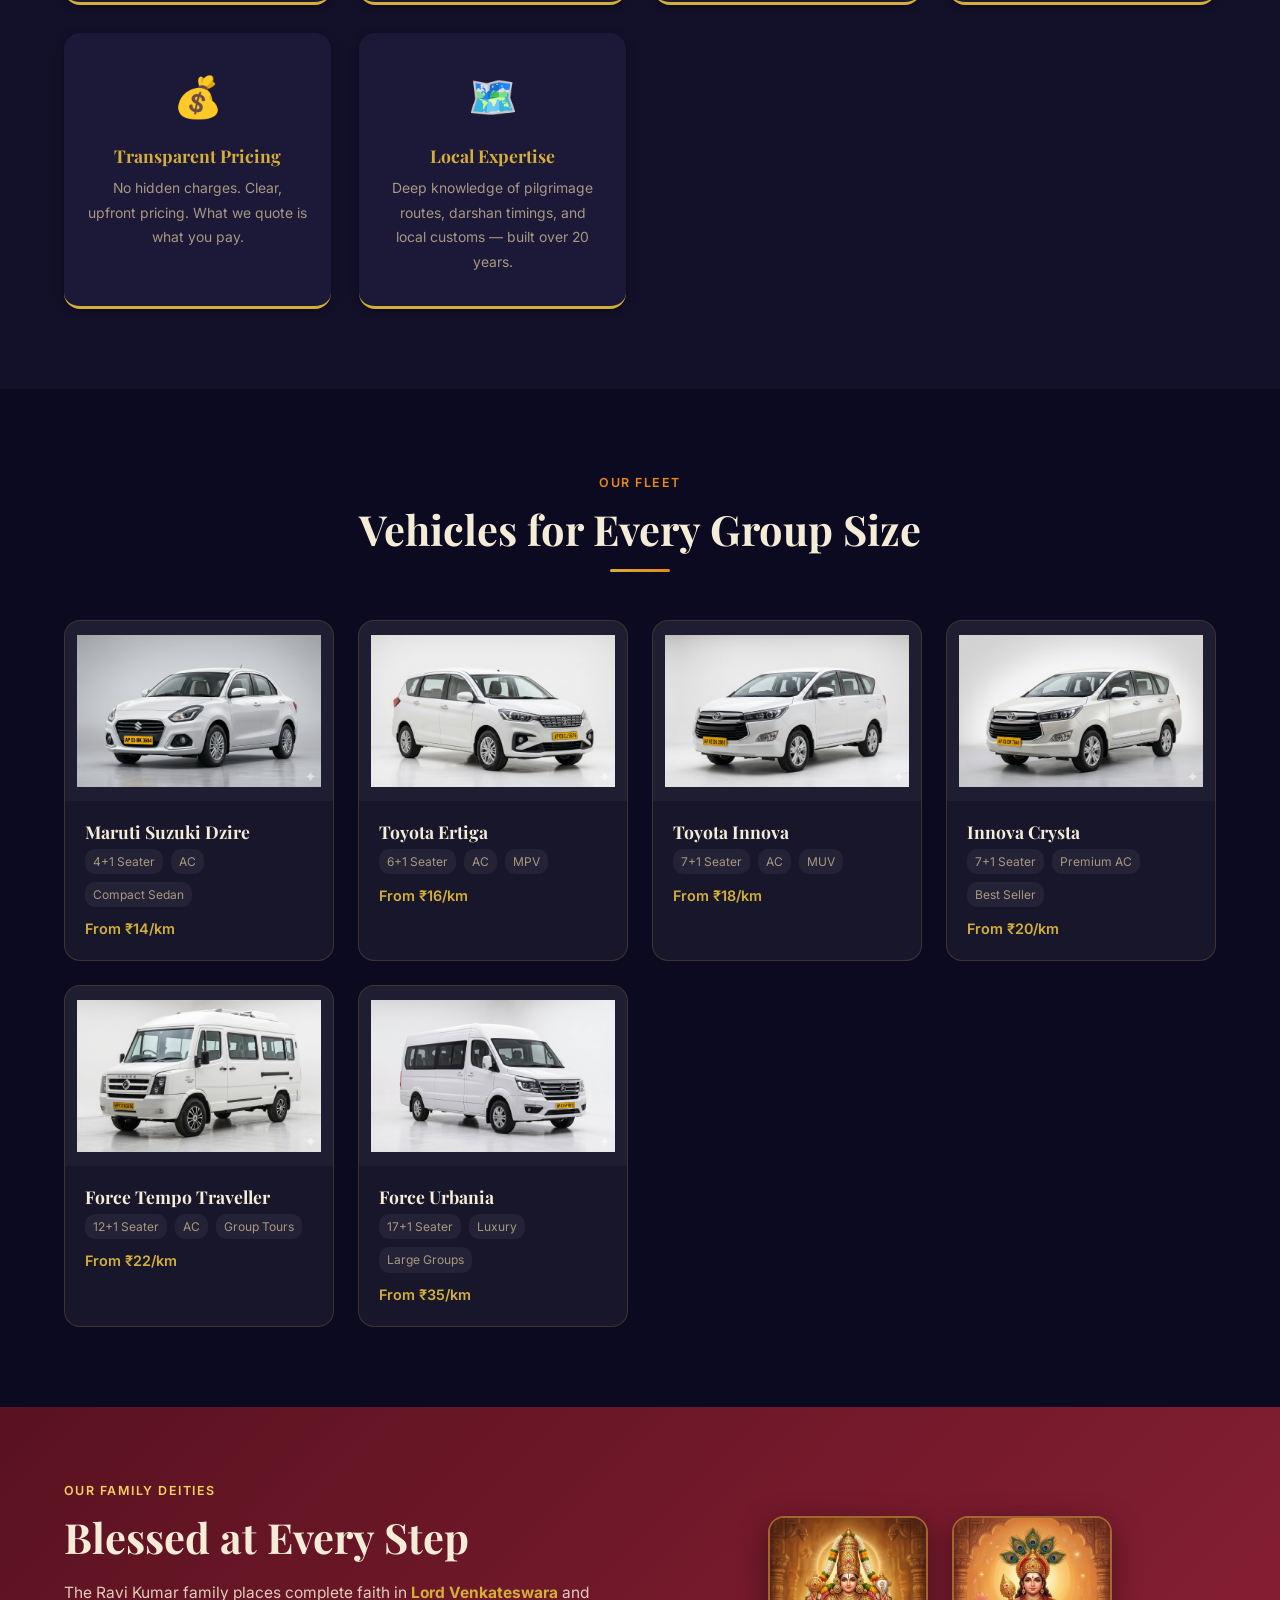
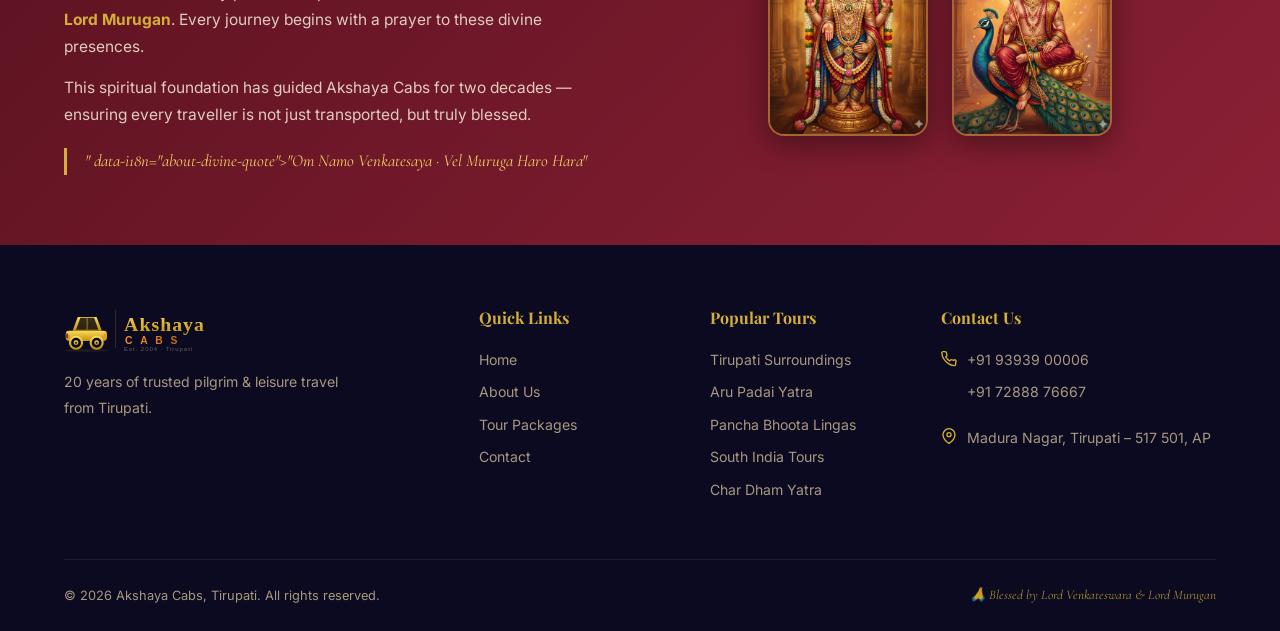
==== commit 4d0af27d: "first commit: Akshaya Cabs Complete Rebrand" ====
--- a/pages/about.html
+++ b/pages/about.html
@@ -1,10 +1,10 @@
-﻿<!DOCTYPE html>
+<!DOCTYPE html>
 <html lang="en">
 <head>
   <meta charset="UTF-8"/>
   <meta name="viewport" content="width=device-width, initial-scale=1.0"/>
-  <title>About Us – Akshaya Travels Tirupati | 20 Years of Trusted Travel</title>
-  <meta name="description" content="Learn about Akshaya Travels, founded by S. Ravi Kumar with 20+ years of experience in pilgrimage and leisure travel from Tirupati, Andhra Pradesh."/>
+  <title>About Us – Akshaya Cabs Tirupati | 20 Years of Trusted Travel</title>
+  <meta name="description" content="Learn about Akshaya Cabs, founded by S. Ravi Kumar with 20+ years of experience in pilgrimage and leisure cab service from Tirupati, Andhra Pradesh."/>
   <link rel="icon" href="../images/brand/favicon.png"/>
   <link rel="stylesheet" href="../css/style.css"/>
   <link rel="stylesheet" href="../css/packages.css"/>
@@ -17,39 +17,39 @@
     .founder-badge {
       position: absolute; bottom: -20px; right: -20px;
       background: linear-gradient(135deg, var(--saffron), var(--saffron-dark));
-      color: var(--white); border-radius: var(--radius-md);
+      color:#fff; border-radius: var(--radius-md);
       padding: 18px 22px; text-align: center; box-shadow: var(--shadow-md);
     }
     .founder-badge .years { font-family: var(--font-heading); font-size: 2.2rem; font-weight: 700; display: block; line-height: 1; }
     .founder-badge .label { font-size: 0.75rem; font-weight: 600; letter-spacing: 0.06em; opacity: 0.9; }
-    .founder-body h2 { color: var(--maroon); margin-bottom: 6px; }
+    .founder-body h2 { color: #E8871A; margin-bottom: 6px; }
     .founder-title { color: var(--saffron); font-weight: 600; font-size: 1rem; margin-bottom: 20px; display: block; }
     .founder-body p { color: var(--muted); margin-bottom: 16px; font-size: 0.97rem; }
     .founder-contacts { display: flex; flex-direction: column; gap: 10px; margin-top: 28px; }
     .founder-contact-row { display: flex; align-items: center; gap: 12px; }
-    .founder-contact-row a { color: var(--maroon); font-weight: 600; font-size: 1rem; }
+    .founder-contact-row a { color: var(--saffron); font-weight: 600; font-size: 1rem; }
     .founder-contact-row a:hover { color: var(--saffron); }
     .contact-icon { width: 38px; height: 38px; background: rgba(123,28,46,0.1); border-radius: 50%; display: flex; align-items: center; justify-content: center; flex-shrink: 0; }
-    .values-section { background: var(--cream); padding: 80px 0; }
+    .values-section { background:#13102A; padding: 80px 0; }
     .values-grid { display: grid; grid-template-columns: repeat(auto-fit, minmax(220px, 1fr)); gap: 28px; }
-    .value-card { background: var(--white); border-radius: var(--radius-md); padding: 32px 24px; text-align: center; box-shadow: var(--shadow-sm); border-bottom: 3px solid var(--gold); transition: var(--transition); }
+    .value-card { background:#1C1838; border-radius: var(--radius-md); padding: 32px 24px; text-align: center; box-shadow: var(--shadow-sm); border-bottom: 3px solid var(--gold); transition: var(--transition); }
     .value-card:hover { transform: translateY(-5px); box-shadow: var(--shadow-md); }
     .value-icon { font-size: 2.5rem; margin-bottom: 16px; display: block; }
-    .value-card h4 { color: var(--maroon); margin-bottom: 10px; }
+    .value-card h4 { color: #D4AF37; margin-bottom: 10px; }
     .value-card p { color: var(--muted); font-size: 0.87rem; }
-    .fleet-about { background: var(--charcoal); padding: 80px 0; }
+    .fleet-about { background: var(--bg-deep); padding: 80px 0; }
     .fleet-about-grid { display: grid; grid-template-columns: repeat(auto-fit, minmax(260px, 1fr)); gap: 24px; }
     .fleet-about-card { background: rgba(255,255,255,0.05); border: 1px solid rgba(212,175,55,0.2); border-radius: var(--radius-md); overflow: hidden; transition: var(--transition); }
     .fleet-about-card:hover { border-color: var(--gold); transform: translateY(-4px); }
     .fleet-about-card img { width: 100%; height: 180px; object-fit: contain; background: rgba(255,255,255,0.03); padding: 12px; }
     .fleet-about-body { padding: 20px; }
-    .fleet-about-body h4 { color: var(--cream); margin-bottom: 6px; }
+    .fleet-about-body h4 { color:#F5ECD7; margin-bottom: 6px; }
     .fleet-spec { display: flex; gap: 8px; flex-wrap: wrap; }
     .fleet-spec span { font-size: 0.75rem; color: var(--muted); background: rgba(255,255,255,0.05); padding: 3px 8px; border-radius: 10px; }
     .fleet-price { color: var(--gold); font-weight: 600; font-size: 0.9rem; margin-top: 10px; display: block; }
     .divine-about { background: linear-gradient(135deg, var(--maroon-dark), var(--maroon)); padding: 70px 0; }
     .divine-about-grid { display: grid; grid-template-columns: 1fr 1fr; gap: 48px; align-items: center; }
-    .divine-about-text h2 { color: var(--cream); margin-bottom: 16px; }
+    .divine-about-text h2 { color:#F5ECD7; margin-bottom: 16px; }
     .divine-about-text p { color: rgba(245,236,215,0.85); margin-bottom: 14px; font-size: 0.97rem; }
     .divine-about-imgs { display: flex; gap: 24px; justify-content: center; }
     .divine-about-imgs img { width: 160px; height: 220px; object-fit: cover; border-radius: var(--radius-md); border: 2px solid rgba(212,175,55,0.5); box-shadow: 0 8px 30px rgba(0,0,0,0.4); }
@@ -66,23 +66,33 @@
 <!-- NAVBAR -->
 <nav class="navbar scrolled" id="navbar">
   <div class="container">
-    <a href="../index.html" class="nav-logo"><img src="../images/brand/logo-akshaya-travels-white.png" alt="Akshaya Travels"/></a>
+    <a href="../index.html" class="nav-logo"><img src="../images/brand/logo-akshaya-cabs.svg" alt="Akshaya Cabs" style="height:44px;width:auto;"/></a>
     <ul class="nav-links">
-      <li><a href="../index.html">Home</a></li>
-      <li><a href="about.html" class="active">About</a></li>
-      <li><a href="packages.html">Tour Packages</a></li>
-      <li><a href="contact.html">Contact</a></li>
+      <li><a href="../index.html" data-i18n="nav-home">Home</a></li>
+      <li><a href="about.html" class="active" data-i18n="nav-about">About</a></li>
+      <li><a href="packages.html" data-i18n="nav-packages">Tour Packages</a></li>
+      <li><a href="contact.html" data-i18n="nav-contact">Contact</a></li>
     </ul>
-    <div style="display:flex;align-items:center;gap:16px;">
-      <div class="lang-toggle"><button class="lang-btn active" data-lang="en">EN</button><button class="lang-btn" data-lang="te">తె</button></div>
-      <a href="contact.html" class="btn btn-primary" style="padding:10px 20px;font-size:0.85rem;">Book a Tour</a>
+    <div style="display:flex;align-items:center;gap:12px;">
+      <div class="lang-toggle"><button class="lang-btn active" data-lang="en">English</button><button class="lang-btn" data-lang="te">తెలుగు</button></div>
+      <div class="phone-nav-wrap" id="phoneBtnWrap">
+        <button class="btn-phone-nav" id="phoneTrigger" aria-label="Call us">
+          <svg width="14" height="14" viewBox="0 0 24 24" fill="none" stroke="currentColor" stroke-width="2.2"><path d="M22 16.92v3a2 2 0 01-2.18 2 19.79 19.79 0 01-8.63-3.07A19.5 19.5 0 014.27 12a19.79 19.79 0 01-3.07-8.67A2 2 0 013.18 1h3a2 2 0 012 1.72c.127.96.361 1.903.7 2.81a2 2 0 01-.45 2.11L7.09 8.91a16 16 0 006 6l1.27-1.27a2 2 0 012.11-.45c.907.339 1.85.573 2.81.7A2 2 0 0122 16.92z"/></svg>
+          Contact
+        </button>
+        <div class="phone-nav-dropdown" id="phoneDropdown">
+          <span class="pnd-label">Call / WhatsApp</span>
+          <a href="tel:+919393900006">+91 93939 00006</a>
+        </div>
+      </div>
+      <a href="contact.html" class="btn btn-primary" style="padding:10px 20px;font-size:0.85rem;" data-i18n="nav-book">Book a Tour</a>
     </div>
     <button class="hamburger" id="hamburger" aria-label="Open menu"><span></span><span></span><span></span></button>
   </div>
 </nav>
 <div class="mobile-nav" id="mobileNav">
-  <a href="../index.html">Home</a><a href="about.html">About</a><a href="packages.html">Tour Packages</a><a href="contact.html">Contact</a>
-  <div class="lang-toggle" style="margin-top:20px;"><button class="lang-btn active" data-lang="en">EN</button><button class="lang-btn" data-lang="te">తె</button></div>
+  <a href="../index.html" data-i18n="nav-home">Home</a><a href="about.html" data-i18n="nav-about">About</a><a href="packages.html" data-i18n="nav-packages">Tour Packages</a><a href="contact.html" data-i18n="nav-contact">Contact</a>
+  <div class="lang-toggle" style="margin-top:20px;"><button class="lang-btn active" data-lang="en">English</button><button class="lang-btn" data-lang="te">తెలుగు</button></div>
   <a href="contact.html" class="btn btn-primary" style="margin-top:24px;justify-content:center;">Book a Tour</a>
 </div>
 <div class="nav-overlay" id="navOverlay"></div>
@@ -92,9 +102,9 @@
   <div class="page-hero-overlay"></div>
   <div class="container">
     <div class="page-hero-content">
-      <div class="breadcrumb"><a href="../index.html">Home</a> › About Us</div>
-      <h1>About Akshaya Travels</h1>
-      <p>Two decades of devotion, trust, and seamless journeys — rooted in Tirupati, reaching every sacred corner of India.</p>
+      <div class="breadcrumb"><a href="../index.html" data-i18n="nav-home">Home</a> › About Us</div>
+      <h1 data-i18n="about-h1">About Akshaya Cabs</h1>
+      <p data-i18n="about-hero-sub">Two decades of devotion, trust, and seamless journeys — rooted in Tirupati, reaching every sacred corner of India.</p>
     </div>
   </div>
 </section>
@@ -103,17 +113,17 @@
   <div class="container">
     <div class="founder-grid">
       <div class="founder-img-wrap fade-up">
-        <img src="../images/about/founder-ravi-kumar.jpg" alt="S. Ravi Kumar — Founder, Akshaya Travels"/>
-        <div class="founder-badge"><span class="years">20+</span><span class="label">Years of Excellence</span></div>
+        <img src="../images/about/founder-ravi-kumar.jpg" alt="S. Ravi Kumar — Founder, Akshaya Cabs"/>
+        <div class="founder-badge"><span class="years">20+</span><span class="label" data-i18n="about-excellence-badge">20+ Years of Excellence</span></div>
       </div>
       <div class="founder-body fade-up">
-        <span class="section-tag">Our Founder</span>
-        <h2>S. Ravi Kumar</h2>
-        <span class="founder-title">Founder &amp; Managing Director, Akshaya Travels</span>
-        <p>With over <strong>20 years of dedicated experience</strong> in the travel industry, S. Ravi Kumar built Akshaya Travels from the ground up with a single vision — to make every pilgrimage and leisure journey from Tirupati a truly blessed and seamless experience.</p>
-        <p>Born and raised in Tirupati, Ravi Kumar garu has an intimate knowledge of every pilgrim route, sacred site, and hidden gem across South India and beyond. His passion for service, combined with deep spiritual values, has earned Akshaya Travels the trust of thousands of families over the years.</p>
-        <p>Under his leadership, the company has expanded from local Tirupati tours to pan-India packages including Char Dham, Aru Padai Yatra, and Pancha Bhoota Lingas — always maintaining the same personal touch and commitment to quality.</p>
-        <blockquote style="border-left:3px solid var(--gold);padding-left:18px;margin:20px 0;font-family:var(--font-quote);font-style:italic;color:var(--maroon);font-size:1.05rem;">"Every journey is a prayer. We are just the vehicle that carries your devotion to the divine."</blockquote>
+        <span class="section-tag" data-i18n="about-founder-tag">Our Founder</span>
+        <h2 data-i18n="about-founder-name">S. Ravi Kumar</h2>
+        <span class="founder-title" data-i18n="about-founder-title">Founder &amp; Managing Director, Akshaya Cabs</span>
+        <p data-i18n="about-founder-p1">With over <strong>20 years of dedicated experience</strong> in the travel industry, S. Ravi Kumar built Akshaya Cabs from the ground up with a single vision — to make every pilgrimage and leisure journey from Tirupati a truly blessed and seamless experience.</p>
+        <p data-i18n="about-founder-p2">Born and raised in Tirupati, Ravi Kumar garu has an intimate knowledge of every pilgrim route, sacred site, and hidden gem across South India and beyond. His passion for service, combined with deep spiritual values, has earned Akshaya Cabs the trust of thousands of families over the years.</p>
+        <p data-i18n="about-founder-p3">Under his leadership, the company has expanded from local Tirupati tours to pan-India packages including Char Dham, Aru Padai Yatra, and Pancha Bhoota Lingas — always maintaining the same personal touch and commitment to quality.</p>
+        <blockquote data-i18n="about-founder-quote">"Every journey is a prayer. We are just the vehicle that carries your devotion to the divine."</blockquote>
         <div class="founder-contacts">
           <div class="founder-contact-row">
             <div class="contact-icon"><svg width="18" height="18" viewBox="0 0 24 24" fill="none" stroke="#7B1C2E" stroke-width="2"><path d="M22 16.92v3a2 2 0 01-2.18 2 19.79 19.79 0 01-8.63-3.07A19.5 19.5 0 014.27 12a19.79 19.79 0 01-3.07-8.67A2 2 0 013.18 1h3a2 2 0 012 1.72c.127.96.361 1.903.7 2.81a2 2 0 01-.45 2.11L7.09 8.91a16 16 0 006 6l1.27-1.27a2 2 0 012.11-.45c.907.339 1.85.573 2.81.7A2 2 0 0122 16.92z"/></svg></div>
@@ -136,17 +146,17 @@
 <section class="values-section">
   <div class="container">
     <div class="text-center fade-up" style="margin-bottom:48px;">
-      <span class="section-tag">Why Choose Us</span>
-      <h2 class="section-title">Our Core Values</h2>
+      <span class="section-tag" data-i18n="about-values-tag">Why Choose Us</span>
+      <h2 class="section-title" data-i18n="about-values-title">Our Core Values</h2>
       <div class="divider-gold"></div>
     </div>
     <div class="values-grid">
-      <div class="value-card fade-up"><span class="value-icon">🛕</span><h4>Spiritual Commitment</h4><p>We treat every journey as a pilgrimage — with reverence, care, and deep respect for your faith.</p></div>
-      <div class="value-card fade-up"><span class="value-icon">🤝</span><h4>20 Years of Trust</h4><p>Thousands of families have placed their trust in us. We honour that with consistent, reliable service.</p></div>
-      <div class="value-card fade-up"><span class="value-icon">🚗</span><h4>Premium Fleet</h4><p>Clean, air-conditioned, GPS-tracked vehicles with experienced, courteous professional drivers.</p></div>
-      <div class="value-card fade-up"><span class="value-icon">📞</span><h4>24/7 Support</h4><p>We're available day and night. Any query, any emergency — Ravi Kumar garu is just a call away.</p></div>
-      <div class="value-card fade-up"><span class="value-icon">💰</span><h4>Transparent Pricing</h4><p>No hidden charges. Clear, upfront pricing for all packages. What we quote is what you pay.</p></div>
-      <div class="value-card fade-up"><span class="value-icon">🗺️</span><h4>Local Expertise</h4><p>Deep knowledge of pilgrimage routes, darshan timings, and local customs — built over 20 years.</p></div>
+      <div class="value-card fade-up"><span class="value-icon">🛕</span><h4 data-i18n="val1-title">Spiritual Commitment</h4><p data-i18n="val1-desc">We treat every journey as a pilgrimage — with reverence, care, and deep respect for your faith.</p></div>
+      <div class="value-card fade-up"><span class="value-icon">🤝</span><h4 data-i18n="val2-title">20 Years of Trust</h4><p data-i18n="val2-desc">Thousands of families have placed their trust in us. We honour that with consistent, reliable service.</p></div>
+      <div class="value-card fade-up"><span class="value-icon">🚗</span><h4 data-i18n="val3-title">Premium Fleet</h4><p data-i18n="val3-desc">Clean, air-conditioned, GPS-tracked vehicles with experienced, courteous professional drivers.</p></div>
+      <div class="value-card fade-up"><span class="value-icon">📞</span><h4 data-i18n="val4-title">24/7 Support</h4><p data-i18n="val4-desc">We're available day and night. Any query, any emergency — Ravi Kumar garu is just a call away.</p></div>
+      <div class="value-card fade-up"><span class="value-icon">💰</span><h4 data-i18n="val5-title">Transparent Pricing</h4><p data-i18n="val5-desc">No hidden charges. Clear, upfront pricing for all packages. What we quote is what you pay.</p></div>
+      <div class="value-card fade-up"><span class="value-icon">🗺️</span><h4 data-i18n="val6-title">Local Expertise</h4><p data-i18n="val6-desc">Deep knowledge of pilgrimage routes, darshan timings, and local customs — built over 20 years.</p></div>
     </div>
   </div>
 </section>
@@ -155,7 +165,7 @@
   <div class="container">
     <div class="text-center fade-up" style="margin-bottom:48px;">
       <span class="section-tag" style="color:var(--saffron);">Our Fleet</span>
-      <h2 style="color:var(--cream);">Vehicles for Every Group Size</h2>
+      <h2 style="color:#F5ECD7;">Vehicles for Every Group Size</h2>
       <div class="divider-gold"></div>
     </div>
     <div class="fleet-about-grid">
@@ -175,9 +185,9 @@
       <div class="divine-about-text fade-up">
         <span class="section-tag" style="color:var(--gold-light);">Our Family Deities</span>
         <h2>Blessed at Every Step</h2>
-        <p>The Ravi Kumar family places their complete faith in <strong style="color:var(--gold);">Lord Venkateswara</strong> of Tirumala and <strong style="color:var(--gold);">Lord Murugan</strong>. Every journey undertaken by Akshaya Travels begins with a prayer to these divine presences.</p>
-        <p>It is this spiritual foundation that has guided Akshaya Travels for over two decades — ensuring that every traveller who books with us is not just transported, but truly blessed on their journey.</p>
-        <blockquote style="border-left:3px solid var(--gold);padding-left:18px;margin-top:20px;font-family:var(--font-quote);font-style:italic;color:var(--gold-light);font-size:1.05rem;">"Om Namo Venkatesaya · Vel Muruga Haro Hara"</blockquote>
+        <p data-i18n="about-divine-p1">The Ravi Kumar family places their complete faith in <strong style="color:var(--gold);">Lord Venkateswara</strong> of Tirumala and <strong style="color:var(--gold);">Lord Murugan</strong>. Every journey undertaken by Akshaya Cabs begins with a prayer to these divine presences.</p>
+        <p data-i18n="about-divine-p2">It is this spiritual foundation that has guided Akshaya Cabs for over two decades — ensuring that every traveller who books with us is not just transported, but truly blessed on their journey.</p>
+        <blockquote style="border-left:3px solid var(--gold);padding-left:18px;margin-top:20px;font-family:var(--font-quote);font-style:italic;color:var(--gold-light);font-size:1.05rem;">" data-i18n="about-divine-quote">"Om Namo Venkatesaya · Vel Muruga Haro Hara"</blockquote>
       </div>
       <div class="divine-about-imgs fade-up">
         <img src="../images/divine/lord-venkateswara.jpg" alt="Lord Venkateswara"/>
@@ -190,18 +200,34 @@
 <footer class="footer">
   <div class="container">
     <div class="footer-grid">
-      <div class="footer-brand"><img src="../images/brand/logo-akshaya-travels-white.png" alt="Akshaya Travels"/><p>20 years of trusted pilgrim &amp; leisure travel from Tirupati. Serving devotees and travellers across India and beyond.</p></div>
-      <div class="footer-col"><h5>Quick Links</h5><a href="../index.html">Home</a><a href="about.html">About Us</a><a href="packages.html">Tour Packages</a><a href="contact.html">Contact</a></div>
-      <div class="footer-col"><h5>Popular Tours</h5><a href="packages.html#tirupati">Tirupati Surroundings</a><a href="packages.html#aru">Aru Padai Yatra</a><a href="packages.html#pancha">Pancha Bhoota Lingas</a><a href="packages.html#south">South India Tours</a><a href="packages.html#north">Char Dham Yatra</a></div>
-      <div class="footer-col"><h5>Contact Us</h5>
+      <div class="footer-brand"><img src="../images/brand/logo-akshaya-cabs.svg" alt="Akshaya Cabs" style="height:48px;width:auto;"/><p data-i18n="footer-tagline">20 years of trusted pilgrim &amp; leisure travel from Tirupati. Serving devotees and travellers across India and beyond.</p></div>
+      <div class="footer-col"><h5 data-i18n="footer-quick">Quick Links</h5><a href="../index.html" data-i18n="nav-home">Home</a><a href="about.html">About Us</a><a href="packages.html" data-i18n="nav-packages">Tour Packages</a><a href="contact.html" data-i18n="nav-contact">Contact</a></div>
+      <div class="footer-col"><h5 data-i18n="footer-tours">Popular Tours</h5><a href="packages.html#tirupati">Tirupati Surroundings</a><a href="packages.html#aru">Aru Padai Yatra</a><a href="packages.html#pancha">Pancha Bhoota Lingas</a><a href="packages.html#south">South India Tours</a><a href="packages.html#north">Char Dham Yatra</a></div>
+      <div class="footer-col"><h5 data-i18n="footer-contact-h">Contact Us</h5>
         <div class="footer-contact-item"><svg width="16" height="16" viewBox="0 0 24 24" fill="none" stroke="#D4AF37" stroke-width="2"><path d="M22 16.92v3a2 2 0 01-2.18 2 19.79 19.79 0 01-8.63-3.07A19.5 19.5 0 014.27 12a19.79 19.79 0 01-3.07-8.67A2 2 0 013.18 1h3a2 2 0 012 1.72c.127.96.361 1.903.7 2.81a2 2 0 01-.45 2.11L7.09 8.91a16 16 0 006 6l1.27-1.27a2 2 0 012.11-.45c.907.339 1.85.573 2.81.7A2 2 0 0122 16.92z"/></svg><div><a href="tel:+919393900006">+91 93939 00006</a><a href="tel:+917288876667">+91 72888 76667</a></div></div>
         <div class="footer-contact-item"><svg width="16" height="16" viewBox="0 0 24 24" fill="none" stroke="#D4AF37" stroke-width="2"><path d="M21 10c0 7-9 13-9 13s-9-6-9-13a9 9 0 0118 0z"/><circle cx="12" cy="10" r="3"/></svg><p>Madura Nagar, Tirupati – 517 501, AP</p></div>
       </div>
     </div>
-    <div class="footer-bottom"><p>&copy; 2026 Akshaya Travels, Tirupati. All rights reserved.</p><p class="deity-note">🙏 Blessed by Lord Venkateswara &amp; Lord Murugan</p></div>
+    <div class="footer-bottom"><p>&copy; 2026 Akshaya Cabs, Tirupati. All rights reserved.</p><p class="deity-note" data-i18n="footer-deity">🙏 Blessed by Lord Venkateswara &amp; Lord Murugan</p></div>
   </div>
 </footer>
 <a href="https://wa.me/919393900006" class="whatsapp-float" target="_blank" aria-label="WhatsApp"><svg viewBox="0 0 24 24"><path d="M17.472 14.382c-.297-.149-1.758-.867-2.03-.967-.273-.099-.471-.148-.67.15-.197.297-.767.966-.94 1.164-.173.199-.347.223-.644.075-.297-.15-1.255-.463-2.39-1.475-.883-.788-1.48-1.761-1.653-2.059-.173-.297-.018-.458.13-.606.134-.133.298-.347.446-.52.149-.174.198-.298.298-.497.099-.198.05-.371-.025-.52-.075-.149-.669-1.612-.916-2.207-.242-.579-.487-.5-.669-.51-.173-.008-.371-.01-.57-.01-.198 0-.52.074-.792.372-.272.297-1.04 1.016-1.04 2.479 0 1.462 1.065 2.875 1.213 3.074.149.198 2.096 3.2 5.077 4.487.709.306 1.262.489 1.694.625.712.227 1.36.195 1.871.118.571-.085 1.758-.719 2.006-1.413.248-.694.248-1.289.173-1.413-.074-.124-.272-.198-.57-.347m-5.421 7.403h-.004a9.87 9.87 0 01-5.031-1.378l-.361-.214-3.741.982.998-3.648-.235-.374a9.86 9.86 0 01-1.51-5.26c.001-5.45 4.436-9.884 9.888-9.884 2.64 0 5.122 1.03 6.988 2.898a9.825 9.825 0 012.893 6.994c-.003 5.45-4.437 9.884-9.885 9.884m8.413-18.297A11.815 11.815 0 0012.05 0C5.495 0 .16 5.335.157 11.892c0 2.096.547 4.142 1.588 5.945L.057 24l6.305-1.654a11.882 11.882 0 005.683 1.448h.005c6.554 0 11.89-5.335 11.893-11.893a11.821 11.821 0 00-3.48-8.413z"/></svg></a>
-<script src="../js/main.js"></script>
+<script src="../js/main.js"></script><script src="../js/i18n-extra.js"></script>
+<script>
+(function(){
+  var wrap=document.getElementById('phoneBtnWrap');
+  var trigger=document.getElementById('phoneTrigger');
+  var dropdown=document.getElementById('phoneDropdown');
+  if(!trigger)return;
+  trigger.addEventListener('click',function(e){
+    e.stopPropagation();
+    if(window.innerWidth<=768){window.location.href='tel:+919393900006';}
+    else{dropdown.classList.toggle('open');}
+  });
+  document.addEventListener('click',function(e){
+    if(wrap&&!wrap.contains(e.target)){dropdown.classList.remove('open');}
+  });
+})();
+</script>
 </body>
 </html>
--- a/css/style.css
+++ b/css/style.css
@@ -8,43 +8,64 @@
 
 /* ── CSS Variables ─────────────────────────────────────────── */
 :root {
+  /* Brand Colors */
   --saffron:      #E8871A;
   --saffron-dark: #C96E0A;
-  --maroon:       #7B1C2E;
+  --maroon:       #8B2035;
   --maroon-dark:  #5A1220;
   --gold:         #D4AF37;
   --gold-light:   #F0D060;
-  --ivory:        #FDF6EC;
-  --charcoal:     #1A1410;
-  --brown:        #2C1A0E;
+
+  /* Dark Theme Backgrounds — Midnight Indigo */
+  --bg-page:      #120E28;
+  --bg-card:      #1C1838;
+  --bg-elevated:  #231F42;
+  --bg-deep:      #0C0A20;
+  --bg-subtle:    #271E45;
+
+  /* Text Colors — all readable on dark */
+  --text-primary:  #F0E4D0;
+  --text-muted:    #A89880;
+  --text-dim:      #6B5C4C;
+
+  /* Legacy aliases — kept for compatibility */
+  --ivory:        #120E28;
+  --charcoal:     #0C0A20;
+  --brown:        #F0E4D0;
   --cream:        #F5ECD7;
-  --muted:        #8A7060;
-  --white:        #FFFFFF;
+  --muted:        #A89880;
+  --white:        #ffffff;
 
   --font-heading: 'Playfair Display', Georgia, serif;
   --font-body:    'Inter', system-ui, sans-serif;
   --font-quote:   'Cormorant Garamond', Georgia, serif;
   --font-telugu:  'Noto Sans Telugu', sans-serif;
 
-  --shadow-sm:  0 2px 8px rgba(0,0,0,0.08);
-  --shadow-md:  0 6px 24px rgba(0,0,0,0.12);
-  --shadow-lg:  0 16px 48px rgba(0,0,0,0.18);
+  --shadow-sm:  0 2px 8px rgba(0,0,0,0.35);
+  --shadow-md:  0 6px 24px rgba(0,0,0,0.5);
+  --shadow-lg:  0 16px 48px rgba(0,0,0,0.65);
   --radius-sm:  8px;
   --radius-md:  16px;
   --radius-lg:  24px;
   --transition: 0.3s cubic-bezier(0.4,0,0.2,1);
 }
+
 
 /* ── Reset ─────────────────────────────────────────────────── */
 *, *::before, *::after { box-sizing: border-box; margin: 0; padding: 0; }
 html { scroll-behavior: smooth; font-size: 16px; }
 body {
   font-family: var(--font-body);
-  background: var(--ivory);
+  background: var(--bg-page);
   color: var(--brown);
   overflow-x: hidden;
   line-height: 1.6;
 }
+/* Dark theme scrollbar */
+::-webkit-scrollbar { width: 8px; }
+::-webkit-scrollbar-track { background: #0D0B22; }
+::-webkit-scrollbar-thumb { background: var(--maroon); border-radius: 4px; }
+::-webkit-scrollbar-thumb:hover { background: var(--saffron); }
 img { display: block; max-width: 100%; }
 a  { text-decoration: none; color: inherit; }
 ul { list-style: none; }
@@ -77,11 +98,11 @@
   margin-bottom: 10px;
 }
 .section-title {
-  color: var(--maroon);
+  color: #D4AF37;
   margin-bottom: 14px;
 }
 .section-subtitle {
-  color: var(--muted);
+  color: #B8A890;
   font-size: 1.05rem;
   max-width: 600px;
   margin: 0 auto 48px;
@@ -109,7 +130,7 @@
 }
 .btn-primary {
   background: linear-gradient(135deg, var(--saffron), var(--saffron-dark));
-  color: var(--white);
+  color: #fff;
   box-shadow: 0 4px 18px rgba(232,135,26,0.35);
 }
 .btn-primary:hover {
@@ -117,17 +138,17 @@
   box-shadow: 0 8px 26px rgba(232,135,26,0.45);
 }
 .btn-outline {
-  border: 2px solid var(--white);
-  color: var(--white);
+  border: 2px solid rgba(255,255,255,0.7);
+  color: #F5ECD7;
   background: transparent;
 }
 .btn-outline:hover {
-  background: var(--white);
-  color: var(--maroon);
+  background: rgba(255,255,255,0.15);
+  color: #fff;
 }
 .btn-maroon {
   background: linear-gradient(135deg, var(--maroon), var(--maroon-dark));
-  color: var(--white);
+  color: #fff;
   box-shadow: 0 4px 18px rgba(123,28,46,0.3);
 }
 .btn-maroon:hover { transform: translateY(-2px); }
@@ -141,7 +162,7 @@
   padding: 18px 0;
 }
 .navbar.scrolled {
-  background: rgba(26,20,16,0.97);
+  background: rgba(18,14,40,0.97);
   box-shadow: 0 2px 20px rgba(0,0,0,0.3);
   padding: 12px 0;
   backdrop-filter: blur(10px);
@@ -152,7 +173,7 @@
   justify-content: space-between;
 }
 .nav-logo { display: flex; align-items: center; gap: 12px; }
-.nav-logo img { height: 44px; width: auto; }
+.nav-logo img { height: 52px; width: auto; }
 .nav-logo-text { display: flex; flex-direction: column; }
 .nav-logo-text span:first-child {
   font-family: var(--font-heading);
@@ -163,7 +184,7 @@
 }
 .nav-logo-text span:last-child {
   font-size: 0.68rem;
-  color: var(--cream);
+  color: rgba(245,236,215,0.7);
   letter-spacing: 0.08em;
   opacity: 0.8;
 }
@@ -173,7 +194,7 @@
   gap: 36px;
 }
 .nav-links a {
-  color: var(--cream);
+  color: #F5ECD7;
   font-size: 0.92rem;
   font-weight: 500;
   position: relative;
@@ -193,23 +214,92 @@
 .lang-toggle {
   display: flex;
   align-items: center;
-  background: rgba(255,255,255,0.1);
+  background: rgba(255,255,255,0.10);
   border-radius: 20px;
   overflow: hidden;
   border: 1px solid rgba(255,255,255,0.2);
 }
 .lang-toggle button {
-  padding: 5px 12px;
-  font-size: 0.8rem;
+  padding: 5px 14px;
+  font-size: 0.78rem;
   font-weight: 600;
-  color: var(--cream);
+  color: #F5ECD7;
+  white-space: nowrap;
   transition: var(--transition);
 }
 .lang-toggle button.active {
   background: var(--gold);
-  color: var(--charcoal);
+  color: #0E0B09;
   border-radius: 20px;
 }
+
+/* ── Phone contact navbar button ── */
+.phone-nav-wrap {
+  position: relative;
+}
+.btn-phone-nav {
+  display: flex;
+  align-items: center;
+  gap: 7px;
+  padding: 7px 16px;
+  border-radius: 20px;
+  border: 1.5px solid rgba(212,175,55,0.55);
+  color: var(--gold);
+  font-size: 0.82rem;
+  font-weight: 600;
+  white-space: nowrap;
+  transition: var(--transition);
+  cursor: pointer;
+  background: rgba(212,175,55,0.08);
+}
+.btn-phone-nav:hover {
+  background: rgba(212,175,55,0.18);
+  border-color: var(--gold);
+}
+.btn-phone-nav svg {
+  flex-shrink: 0;
+}
+.phone-nav-dropdown {
+  display: none;
+  position: absolute;
+  top: calc(100% + 10px);
+  right: 0;
+  background: var(--bg-deep);
+  border: 1px solid rgba(212,175,55,0.35);
+  border-radius: 10px;
+  padding: 14px 20px;
+  white-space: nowrap;
+  box-shadow: 0 12px 36px rgba(0,0,0,0.5);
+  z-index: 1000;
+  min-width: 200px;
+}
+.phone-nav-dropdown.open {
+  display: flex;
+  flex-direction: column;
+  gap: 6px;
+  animation: fadeSlideDown 0.18s ease;
+}
+@keyframes fadeSlideDown {
+  from { opacity:0; transform:translateY(-6px); }
+  to   { opacity:1; transform:translateY(0); }
+}
+.phone-nav-dropdown .pnd-label {
+  font-size: 0.7rem;
+  font-weight: 700;
+  letter-spacing: 0.1em;
+  text-transform: uppercase;
+  color: rgba(245,236,215,0.5);
+}
+.phone-nav-dropdown a {
+  font-size: 1.05rem;
+  font-weight: 700;
+  color: var(--gold);
+  display: flex;
+  align-items: center;
+  gap: 8px;
+  transition: color var(--transition);
+}
+.phone-nav-dropdown a:hover { color: var(--saffron); }
 
 /* Hamburger */
 .hamburger {
@@ -222,7 +312,7 @@
 .hamburger span {
   display: block;
   width: 24px; height: 2px;
-  background: var(--cream);
+  background: #F5ECD7;
   border-radius: 2px;
   transition: var(--transition);
 }
@@ -236,7 +326,7 @@
   top: 0; right: -100%;
   width: min(320px, 85vw);
   height: 100vh;
-  background: var(--charcoal);
+  background:var(--bg-deep);
   z-index: 999;
   padding: 80px 32px 32px;
   transition: right 0.4s cubic-bezier(0.4,0,0.2,1);
@@ -247,7 +337,7 @@
 }
 .mobile-nav.open { right: 0; }
 .mobile-nav a {
-  color: var(--cream);
+  color: #F5ECD7;
   font-size: 1.1rem;
   font-weight: 500;
   padding: 14px 0;
@@ -290,15 +380,15 @@
   inset: 0;
   background: linear-gradient(
     135deg,
-    rgba(26,20,16,0.82) 0%,
+    rgba(18,14,40,0.82) 0%,
     rgba(123,28,46,0.55) 60%,
-    rgba(26,20,16,0.4) 100%
+    rgba(18,14,40,0.4) 100%
   );
 }
 .hero-content {
   position: relative;
   z-index: 2;
-  color: var(--white);
+  color: #F5ECD7;
   max-width: 720px;
   animation: fadeUp 1s 0.3s both;
 }
@@ -318,7 +408,7 @@
   margin-bottom: 24px;
 }
 .hero-title {
-  color: var(--white);
+  color: #fff;
   margin-bottom: 20px;
   text-shadow: 0 2px 20px rgba(0,0,0,0.4);
 }
@@ -386,19 +476,19 @@
 }
 
 /* ── Featured Packages ─────────────────────────────────────── */
-.featured-packages { background: var(--ivory); }
+.featured-packages { background: var(--bg-page); }
 .packages-grid {
   display: grid;
   grid-template-columns: repeat(auto-fit, minmax(280px, 1fr));
   gap: 28px;
 }
 .pkg-card {
-  background: var(--white);
+  background:var(--bg-card);
   border-radius: var(--radius-md);
   overflow: hidden;
-  box-shadow: var(--shadow-sm);
+  box-shadow: 0 4px 20px rgba(0,0,0,0.4);
   transition: transform var(--transition), box-shadow var(--transition);
-  border: 1px solid rgba(212,175,55,0.15);
+  border: 1px solid rgba(212,175,55,0.2);
 }
 .pkg-card:hover {
   transform: translateY(-6px);
@@ -419,7 +509,7 @@
   position: absolute;
   top: 14px; left: 14px;
   background: var(--saffron);
-  color: var(--white);
+  color: #fff;
   font-size: 0.72rem;
   font-weight: 600;
   padding: 4px 10px;
@@ -429,7 +519,7 @@
 .pkg-card-body { padding: 22px; }
 .pkg-card-body h3 {
   font-size: 1.15rem;
-  color: var(--maroon);
+  color: var(--gold);
   margin-bottom: 8px;
 }
 .pkg-card-body p {
@@ -459,9 +549,9 @@
 }
 
 /* ── Fleet Strip ───────────────────────────────────────────── */
-.fleet-strip { background: var(--charcoal); padding: 60px 0; overflow: hidden; }
+.fleet-strip { background:var(--bg-deep); padding: 60px 0; overflow: hidden; }
 .fleet-strip-title {
-  color: var(--cream);
+  color: #F5ECD7;
   text-align: center;
   margin-bottom: 8px;
 }
@@ -495,13 +585,13 @@
   transform: translateY(-4px);
 }
 .fleet-car-card img { width: 100%; height: 140px; object-fit: contain; margin-bottom: 14px; }
-.fleet-car-card h4 { color: var(--cream); font-size: 0.95rem; margin-bottom: 4px; }
+.fleet-car-card h4 { color: #F5ECD7; font-size: 0.95rem; margin-bottom: 4px; }
 .fleet-car-card p  { color: var(--muted); font-size: 0.8rem; }
 .fleet-car-card .price-tag {
   display: inline-block;
   margin-top: 10px;
   background: linear-gradient(135deg, var(--saffron), var(--saffron-dark));
-  color: var(--white);
+  color: #fff;
   font-size: 0.78rem;
   font-weight: 600;
   padding: 4px 12px;
@@ -524,7 +614,7 @@
   opacity: 0.05;
 }
 .divine-section .section-tag { color: var(--gold-light); }
-.divine-section h2 { color: var(--cream); margin-bottom: 8px; }
+.divine-section h2 { color: #F5ECD7; margin-bottom: 8px; }
 .divine-quote {
   font-family: var(--font-quote);
   font-style: italic;
@@ -562,17 +652,17 @@
 }
 
 /* ── Testimonials ──────────────────────────────────────────── */
-.testimonials { background: var(--cream); }
+.testimonials { background: #0F0D22; }
 .testi-grid {
   display: grid;
   grid-template-columns: repeat(auto-fit, minmax(280px, 1fr));
   gap: 28px;
 }
 .testi-card {
-  background: var(--white);
+  background:var(--bg-card);
   border-radius: var(--radius-md);
   padding: 28px;
-  box-shadow: var(--shadow-sm);
+  box-shadow: 0 4px 20px rgba(0,0,0,0.4);
   border-left: 4px solid var(--gold);
   transition: transform var(--transition);
 }
@@ -582,7 +672,7 @@
   font-family: var(--font-quote);
   font-style: italic;
   font-size: 1.05rem;
-  color: var(--brown);
+  color: #C8B89A;
   margin-bottom: 20px;
   line-height: 1.7;
 }
@@ -592,13 +682,13 @@
   border-radius: 50%;
   background: linear-gradient(135deg, var(--saffron), var(--maroon));
   display: flex; align-items: center; justify-content: center;
-  color: var(--white);
+  color: #fff;
   font-family: var(--font-heading);
   font-size: 1.1rem;
   font-weight: 700;
   flex-shrink: 0;
 }
-.testi-name { font-weight: 600; color: var(--maroon); font-size: 0.9rem; }
+.testi-name { font-weight: 600; color: var(--gold); font-size: 0.9rem; }
 .testi-place { font-size: 0.78rem; color: var(--muted); }
 
 /* ── WhatsApp Float ────────────────────────────────────────── */
@@ -627,8 +717,8 @@
 
 /* ── Footer ────────────────────────────────────────────────── */
 .footer {
-  background: var(--charcoal);
-  color: var(--cream);
+  background: #0C0A20;
+  color: #F5ECD7;
   padding: 60px 0 24px;
 }
 .footer-grid {
@@ -653,7 +743,7 @@
   margin-bottom: 10px;
   transition: color var(--transition);
 }
-.footer-col a:hover { color: var(--cream); }
+.footer-col a:hover { color: #F5ECD7; }
 .footer-contact-item { display: flex; align-items: flex-start; gap: 10px; margin-bottom: 12px; }
 .footer-contact-item svg { flex-shrink: 0; margin-top: 2px; }
 .footer-bottom {
@@ -688,26 +778,122 @@
   transform: translateY(0);
 }
 
-/* ── Responsive ────────────────────────────────────────────── */
+/* ══════════════════════════════════════════════════════
+   RESPONSIVE  — Mobile-first overhaul
+   ══════════════════════════════════════════════════════ */
+
+/* ─ Tablet ──────────────────────────────────────────── */
 @media (max-width: 1024px) {
   .footer-grid { grid-template-columns: 1fr 1fr; }
-}
+
+  /* Package cards: 2 columns, orphan cards centered */
+  .packages-grid {
+    grid-template-columns: repeat(2, 1fr);
+    justify-content: center;
+  }
+}
+
+/* ─ Mobile 768px ────────────────────────────────────── */
 @media (max-width: 768px) {
-  .nav-links, .lang-toggle { display: none; }
-  .hamburger { display: flex; }
+
+  /* Navbar */
+  .nav-links   { display: none; }
+  .lang-toggle { display: none; }
+  .phone-nav-wrap { display: none; }
+  .hamburger   { display: flex; }
+
+  /* Hero */
+  .hero { min-height: 90vh; }
+  .hero-content { max-width: 100%; }
+  .hero-ctas {
+    flex-direction: column;
+    align-items: stretch;
+    gap: 12px;
+  }
+  .hero-ctas .btn {
+    width: 100%;
+    justify-content: center;
+    text-align: center;
+  }
+
+  /* Stats */
   .stats-grid { grid-template-columns: repeat(2, 1fr); }
   .stat-item:nth-child(2) { border-right: none; }
   .stat-item { border-bottom: 1px solid rgba(255,255,255,0.1); }
   .stat-item:nth-child(3),
   .stat-item:nth-child(4) { border-bottom: none; }
-  .hero-ctas { flex-direction: column; align-items: flex-start; }
-  .divine-img-wrap img { width: 150px; height: 200px; }
-  .footer-grid { grid-template-columns: 1fr; gap: 32px; }
+
+  /* Package cards: single column, centered */
+  .packages-grid {
+    grid-template-columns: 1fr;
+    justify-items: center;
+  }
+  .packages-grid .pkg-card { width: 100%; max-width: 100%; }
+
+  /* Fleet: 2-col grid instead of horizontal scroll */
+  .fleet-scroll-wrap { overflow-x: unset; }
+  .fleet-scroll {
+    display: grid;
+    grid-template-columns: repeat(2, 1fr);
+    width: 100%;
+    padding: 0;
+    gap: 16px;
+  }
+  .fleet-car-card {
+    width: 100%;
+    max-width: 100%;
+    flex-shrink: unset;
+  }
+  .fleet-car-card img {
+    width: 100%;
+    height: 110px;
+    object-fit: contain;
+    object-position: center;
+  }
+
+  /* All images centered */
+  .pkg-card-img img,
+  .pkg-detail-img img {
+    object-position: center center;
+  }
+
+  /* Divine images */
+  .divine-images {
+    gap: 20px;
+    justify-content: center;
+  }
+  .divine-img-wrap img { width: 140px; height: 190px; }
+
+  /* Footer */
+  .footer-grid   { grid-template-columns: 1fr; gap: 32px; }
   .footer-bottom { flex-direction: column; text-align: center; }
-}
+  .footer-brand  { text-align: center; }
+  .footer-brand img { margin: 0 auto 16px; }
+
+  /* Section padding */
+  .section-pad { padding: 56px 0; }
+}
+
+/* ─ Small phones 480px ──────────────────────────────── */
 @media (max-width: 480px) {
-  .section-pad { padding: 56px 0; }
-  .stats-grid { grid-template-columns: repeat(2, 1fr); }
+  .section-pad { padding: 44px 0; }
+  .container   { padding: 0 16px; }
+
+  /* Fleet: keep 2-col even on small phones */
+  .fleet-scroll {
+    grid-template-columns: repeat(2, 1fr);
+    gap: 10px;
+  }
+  .fleet-car-card { padding: 12px 8px; }
+  .fleet-car-card img { height: 88px; }
+  .fleet-car-card h4  { font-size: 0.82rem; }
+  .fleet-car-card p   { font-size: 0.72rem; }
+
+  /* All cards single column */
   .packages-grid { grid-template-columns: 1fr; }
-  .testi-grid { grid-template-columns: 1fr; }
-}
+  .testi-grid    { grid-template-columns: 1fr; }
+
+  /* Card image height */
+  .pkg-card-img { height: 180px; }
+}
+
--- a/css/packages.css
+++ b/css/packages.css
@@ -20,12 +20,12 @@
 .page-hero-overlay {
   position: absolute;
   inset: 0;
-  background: linear-gradient(to bottom, rgba(26,20,16,0.55) 0%, rgba(26,20,16,0.88) 100%);
+  background: linear-gradient(to bottom, rgba(18,14,40,0.55) 0%, rgba(18,14,40,0.88) 100%);
 }
 .page-hero-content {
   position: relative;
   z-index: 2;
-  color: var(--white);
+  color: #F5ECD7;
 }
 .page-hero-content .breadcrumb {
   font-size: 0.82rem;
@@ -36,19 +36,19 @@
   gap: 8px;
 }
 .page-hero-content .breadcrumb a { color: var(--gold); }
-.page-hero-content h1 { color: var(--white); margin-bottom: 10px; }
+.page-hero-content h1 { color: #fff; margin-bottom: 10px; }
 .page-hero-content p  { color: rgba(245,236,215,0.85); font-size: 1.05rem; max-width: 540px; }
 
 /* ── Package Tabs ──────────────────────────────────────────── */
-.pkg-tabs-section { background: var(--ivory); }
+.pkg-tabs-section { background:var(--bg-page); }
 
 .tabs-sticky {
-  background: var(--white);
-  box-shadow: var(--shadow-sm);
+  background:var(--bg-card);
+  box-shadow: 0 2px 16px rgba(0,0,0,0.5);
   position: sticky;
   top: 70px;
   z-index: 100;
-  border-bottom: 2px solid rgba(212,175,55,0.2);
+  border-bottom: 2px solid rgba(212,175,55,0.3);
 }
 .tabs-nav {
   display: flex;
@@ -62,7 +62,7 @@
   padding: 18px 24px;
   font-size: 0.88rem;
   font-weight: 600;
-  color: var(--muted);
+  color: #9A8A72;
   border-bottom: 3px solid transparent;
   transition: var(--transition);
   white-space: nowrap;
@@ -71,16 +71,16 @@
   gap: 8px;
   letter-spacing: 0.02em;
 }
-.tab-btn:hover { color: var(--maroon); }
+.tab-btn:hover { color: #D4AF37; }
 .tab-btn.active {
-  color: var(--maroon);
+  color: #D4AF37;
   border-bottom-color: var(--saffron);
-  background: rgba(232,135,26,0.04);
+  background: rgba(212,175,55,0.06);
 }
 .tab-btn .tab-icon { font-size: 1.1rem; }
 
 /* Tab panels */
-.tab-panel { display: none; padding: 60px 0; }
+.tab-panel { display: none; padding: 60px 0; background:var(--bg-page); }
 .tab-panel.active { display: block; }
 
 /* ── Package Detail Card ───────────────────────────────────── */
@@ -91,11 +91,11 @@
   margin-bottom: 32px;
 }
 .pkg-detail-card {
-  background: var(--white);
+  background:var(--bg-card);
   border-radius: var(--radius-md);
   overflow: hidden;
-  box-shadow: var(--shadow-sm);
-  border: 1px solid rgba(212,175,55,0.15);
+  box-shadow: 0 4px 24px rgba(0,0,0,0.5);
+  border: 1px solid rgba(212,175,55,0.18);
   transition: transform var(--transition), box-shadow var(--transition);
 }
 .pkg-detail-card:hover {
@@ -128,7 +128,7 @@
   margin-bottom: 8px;
 }
 .pkg-detail-body h3 {
-  color: var(--maroon);
+  color: var(--gold);
   font-size: 1.25rem;
   margin-bottom: 12px;
 }
@@ -139,13 +139,13 @@
   margin-bottom: 16px;
 }
 .place-tag {
-  background: rgba(123,28,46,0.08);
-  color: var(--maroon);
+  background: rgba(232,135,26,0.12);
+  color: #E8871A;
   font-size: 0.75rem;
   font-weight: 500;
   padding: 3px 10px;
   border-radius: 20px;
-  border: 1px solid rgba(123,28,46,0.15);
+  border: 1px solid rgba(232,135,26,0.25);
 }
 .pkg-info-row {
   display: flex;
@@ -153,7 +153,7 @@
   flex-wrap: wrap;
   margin-bottom: 20px;
   padding: 14px;
-  background: var(--ivory);
+  background: rgba(0,0,0,0.25);
   border-radius: var(--radius-sm);
 }
 .pkg-info-item {
@@ -163,7 +163,7 @@
   font-size: 0.82rem;
   color: var(--muted);
 }
-.pkg-info-item strong { color: var(--brown); }
+.pkg-info-item strong { color: #EAD9C0; }
 .pkg-price-row {
   display: flex;
   align-items: center;
@@ -190,15 +190,15 @@
 .local-pkg-table {
   width: 100%;
   border-collapse: collapse;
-  background: var(--white);
+  background:var(--bg-card);
   border-radius: var(--radius-md);
   overflow: hidden;
-  box-shadow: var(--shadow-sm);
+  box-shadow: 0 4px 20px rgba(0,0,0,0.4);
   margin-bottom: 32px;
 }
 .local-pkg-table thead {
   background: linear-gradient(135deg, var(--maroon), var(--maroon-dark));
-  color: var(--cream);
+  color: #F5ECD7;
 }
 .local-pkg-table th {
   padding: 16px 20px;
@@ -210,12 +210,12 @@
 .local-pkg-table td {
   padding: 14px 20px;
   font-size: 0.88rem;
-  color: var(--brown);
-  border-bottom: 1px solid rgba(0,0,0,0.05);
+  color: #C8B89A;
+  border-bottom: 1px solid rgba(255,255,255,0.06);
   vertical-align: middle;
 }
 .local-pkg-table tr:last-child td { border-bottom: none; }
-.local-pkg-table tr:nth-child(even) td { background: rgba(253,246,236,0.6); }
+.local-pkg-table tr:nth-child(even) td { background: rgba(255,255,255,0.03); }
 .local-pkg-table .price-cell {
   font-family: var(--font-heading);
   font-weight: 700;
@@ -231,15 +231,15 @@
   margin-bottom: 32px;
 }
 .temple-card {
-  background: var(--white);
+  background:var(--bg-card);
   border-radius: var(--radius-sm);
   padding: 18px;
-  border: 1px solid rgba(212,175,55,0.2);
+  border: 1px solid rgba(212,175,55,0.15);
   border-left: 4px solid var(--gold);
   transition: var(--transition);
 }
 .temple-card:hover {
-  background: var(--ivory);
+  background: #221D40;
   border-left-color: var(--saffron);
   transform: translateX(4px);
 }
@@ -247,13 +247,13 @@
   font-family: var(--font-heading);
   font-size: 1.6rem;
   font-weight: 700;
-  color: rgba(212,175,55,0.3);
+  color: rgba(212,175,55,0.25);
   line-height: 1;
   margin-bottom: 4px;
 }
 .temple-name {
   font-weight: 600;
-  color: var(--maroon);
+  color: var(--gold);
   font-size: 0.92rem;
   margin-bottom: 2px;
 }
@@ -274,13 +274,13 @@
 
 /* Section intro */
 .tab-intro {
-  background: linear-gradient(135deg, rgba(123,28,46,0.06), rgba(232,135,26,0.04));
+  background: linear-gradient(135deg, rgba(139,32,53,0.15), rgba(232,135,26,0.08));
   border-left: 4px solid var(--gold);
   border-radius: 0 var(--radius-sm) var(--radius-sm) 0;
   padding: 20px 24px;
   margin-bottom: 36px;
 }
-.tab-intro p { color: var(--brown); font-size: 0.95rem; margin: 0; }
+.tab-intro p { color: #C8B89A; font-size: 0.95rem; margin: 0; }
 
 /* CTA Banner */
 .pkg-cta-banner {
@@ -300,7 +300,7 @@
   opacity: 0.05;
 }
 .pkg-cta-banner h3 {
-  color: var(--cream);
+  color: #F5ECD7;
   font-size: 1.8rem;
   margin-bottom: 12px;
   position: relative;
@@ -318,16 +318,64 @@
   position: relative;
 }
 
-/* Responsive */
+/* ─ Tablet / Small desktop ───────────────────────── */
 @media (max-width: 900px) {
   .pkg-detail-grid { grid-template-columns: 1fr; }
-  .pkg-detail-card.featured { grid-column: 1; display: block; }
+  .pkg-detail-card.featured {
+    grid-column: 1;
+    display: block;
+  }
   .pkg-detail-card.featured .pkg-detail-img { height: 240px; }
 }
-@media (max-width: 600px) {
-  .tab-btn { padding: 14px 16px; font-size: 0.8rem; }
-  .pkg-detail-body { padding: 20px; }
-  .pkg-cta-banner { padding: 32px 20px; }
-  .temple-grid { grid-template-columns: 1fr 1fr; }
+
+/* ─ Mobile 768px ─────────────────────────────────── */
+@media (max-width: 768px) {
+  /* Lonely last card in any grid: center it */
+  .pkg-detail-grid {
+    grid-template-columns: 1fr;
+    justify-items: center;
+  }
+  .pkg-detail-card { width: 100%; }
+
+  /* Package images always centered */
+  .pkg-detail-img img {
+    object-position: center center;
+  }
+
+  /* Temple grid: 2 columns */
+  .temple-grid { grid-template-columns: repeat(2, 1fr); }
+
+  /* CTA banner */
+  .pkg-cta-banner { padding: 36px 20px; }
+  .pkg-cta-banner .cta-buttons {
+    flex-direction: column;
+    align-items: stretch;
+  }
+  .pkg-cta-banner .btn {
+    width: 100%;
+    justify-content: center;
+  }
+
+  /* Tab sticky position */
   .tabs-sticky { top: 60px; }
-}
+
+  /* Page hero */
+  .page-hero { min-height: 260px; padding-bottom: 32px; }
+}
+
+/* ─ Small phones 480px ───────────────────────────── */
+@media (max-width: 480px) {
+  .tab-btn { padding: 12px 14px; font-size: 0.78rem; gap: 5px; }
+  .pkg-detail-body { padding: 18px; }
+  .pkg-cta-banner  { padding: 28px 16px; }
+
+  /* Temple grid single column on tiny screens */
+  .temple-grid { grid-template-columns: repeat(2, 1fr); }
+
+  /* Price table */
+  .local-pkg-table { font-size: 0.82rem; }
+
+  /* Tab intro */
+  .tab-intro { padding: 16px 16px; }
+}
+
